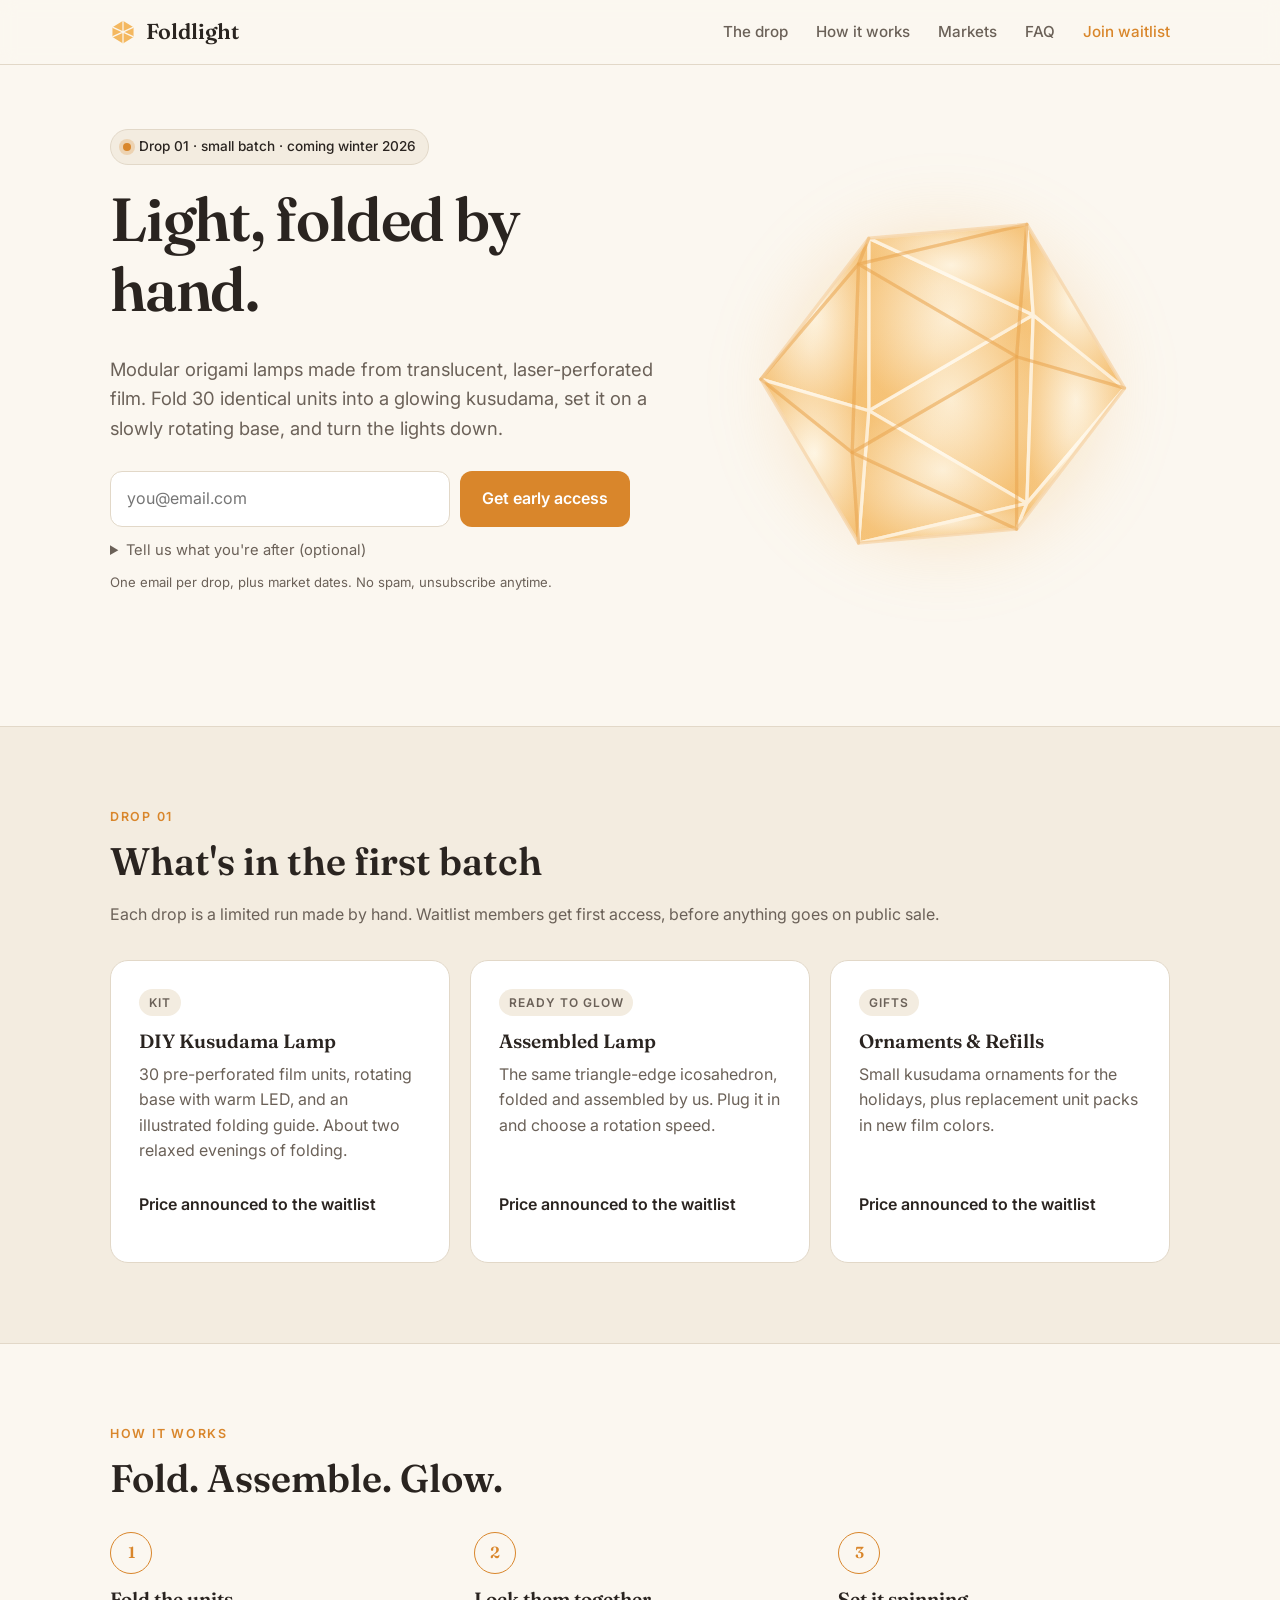
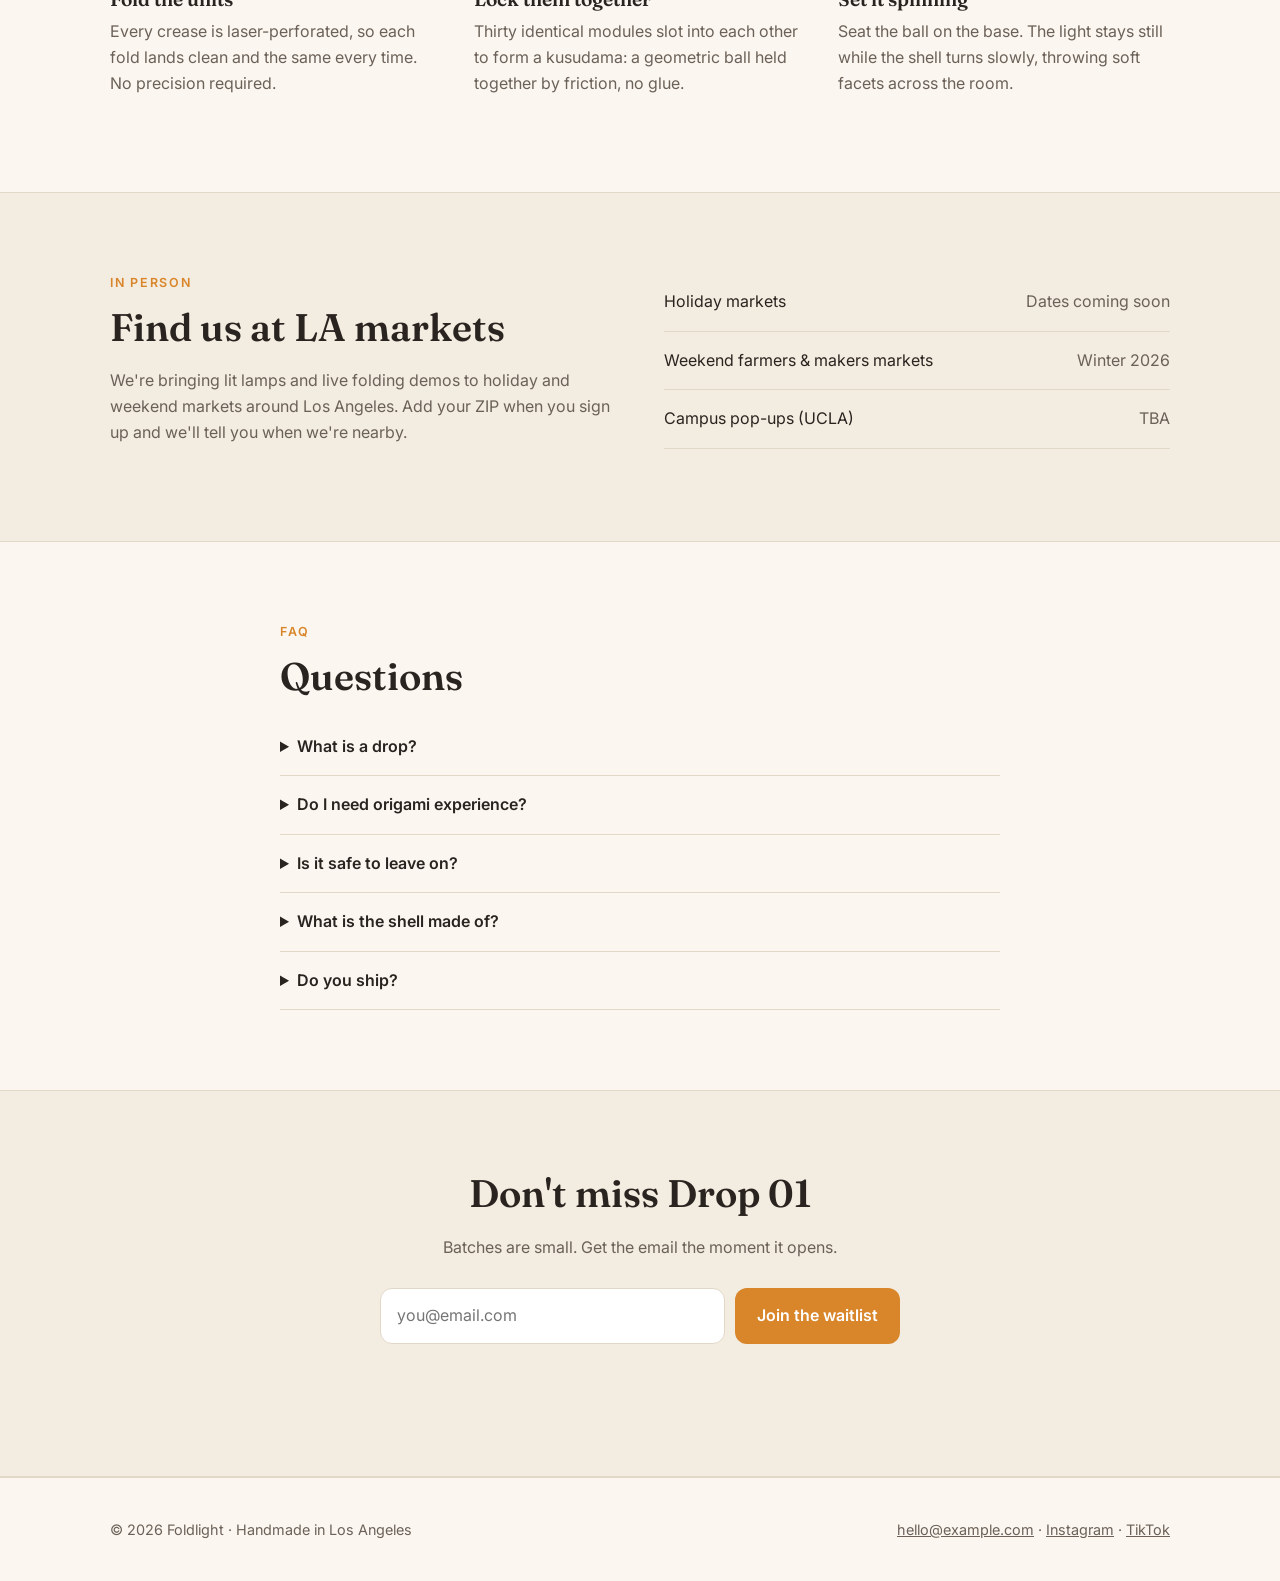
==== index.html @ 204e2ea3 "Add LA market shortlist and waitlist landing page - ideation/markets.md: holiday, farmers and weekly" ====
<!doctype html>
<html lang="en">
<head>
<meta charset="utf-8">
<meta name="viewport" content="width=device-width, initial-scale=1">
<title>Foldlight — Origami lamps you fold yourself</title>
<meta name="description" content="Modular origami lamps folded from translucent, laser-perforated film. Small-batch drops. Join the waitlist to get first access.">
<meta property="og:title" content="Foldlight — Origami lamps you fold yourself">
<meta property="og:description" content="Small-batch kusudama lamps. Join the waitlist for the next drop.">
<link rel="icon" href="data:image/svg+xml,%3Csvg xmlns='http://www.w3.org/2000/svg' viewBox='0 0 32 32'%3E%3Cpolygon points='16,2 29,10 29,22 16,30 3,22 3,10' fill='%23f4b860'/%3E%3Cpath d='M16 2 16 30M3 10 29 22M29 10 3 22' stroke='%23fff6e6' stroke-width='1.5'/%3E%3C/svg%3E">
<link rel="preconnect" href="https://fonts.googleapis.com">
<link rel="preconnect" href="https://fonts.gstatic.com" crossorigin>
<link href="https://fonts.googleapis.com/css2?family=Fraunces:opsz,wght@9..144,400;9..144,600&family=Inter:wght@400;500;600&display=swap" rel="stylesheet">
<style>
  :root {
    --bg: #fbf7f0;
    --bg-alt: #f3ece0;
    --ink: #2a2420;
    --muted: #6b6158;
    --line: #e2d8c8;
    --accent: #d9862b;
    --accent-ink: #ffffff;
    --glow: #f4b860;
    --card: #ffffff;
    --ok: #2f7a4f;
    --err: #b23a2a;
  }
  @media (prefers-color-scheme: dark) {
    :root:not([data-theme="light"]) {
      --bg: #17130f; --bg-alt: #1f1a15; --ink: #f3ece2; --muted: #b3a797;
      --line: #3a3129; --accent: #f0a24a; --accent-ink: #1a140e; --glow: #ffc777;
      --card: #221c17; --ok: #6fcf97; --err: #ff8a75;
    }
  }
  :root[data-theme="dark"] {
    --bg: #17130f; --bg-alt: #1f1a15; --ink: #f3ece2; --muted: #b3a797;
    --line: #3a3129; --accent: #f0a24a; --accent-ink: #1a140e; --glow: #ffc777;
    --card: #221c17; --ok: #6fcf97; --err: #ff8a75;
  }
  * { box-sizing: border-box; }
  html { scroll-behavior: smooth; }
  body {
    margin: 0; background: var(--bg); color: var(--ink);
    font: 16px/1.6 Inter, system-ui, -apple-system, sans-serif;
    -webkit-font-smoothing: antialiased;
  }
  h1, h2, h3 { font-family: Fraunces, Georgia, serif; font-weight: 600; line-height: 1.15; margin: 0 0 .5em; }
  h1 { font-size: clamp(2.2rem, 5.5vw, 3.8rem); letter-spacing: -.02em; }
  h2 { font-size: clamp(1.6rem, 3.5vw, 2.4rem); }
  h3 { font-size: 1.2rem; }
  p { margin: 0 0 1em; }
  a { color: inherit; }
  .wrap { max-width: 1100px; margin: 0 auto; padding: 0 20px; }
  section { padding: 80px 0; }
  .eyebrow { text-transform: uppercase; letter-spacing: .14em; font-size: .78rem; font-weight: 600; color: var(--accent); margin-bottom: 12px; }
  .muted { color: var(--muted); }

  /* nav */
  header.nav { position: sticky; top: 0; z-index: 10; background: color-mix(in srgb, var(--bg) 88%, transparent); backdrop-filter: blur(8px); border-bottom: 1px solid var(--line); }
  header.nav .wrap { display: flex; align-items: center; justify-content: space-between; height: 64px; }
  .brand { font-family: Fraunces, Georgia, serif; font-size: 1.35rem; font-weight: 600; text-decoration: none; display: flex; align-items: center; gap: 10px; }
  .brand svg { width: 26px; height: 26px; }
  nav a { text-decoration: none; margin-left: 24px; font-weight: 500; font-size: .95rem; color: var(--muted); }
  nav a:hover { color: var(--ink); }
  nav a.cta { color: var(--accent); }
  @media (max-width: 640px) { nav a:not(.cta) { display: none; } }

  /* hero */
  .hero { padding: 64px 0 80px; }
  .hero .wrap { display: grid; grid-template-columns: 1.1fr .9fr; gap: 48px; align-items: center; }
  @media (max-width: 860px) { .hero .wrap { grid-template-columns: 1fr; } .hero-art { order: -1; max-width: 340px; margin: 0 auto; } }
  .hero p.lede { font-size: 1.15rem; color: var(--muted); max-width: 34em; }
  .hero-art { position: relative; aspect-ratio: 1; width: 100%; }
  .hero-art::before { content: ""; position: absolute; inset: 8%; border-radius: 50%; background: radial-gradient(circle, color-mix(in srgb, var(--glow) 70%, transparent) 0%, transparent 70%); filter: blur(30px); }
  .hero-art svg { position: relative; width: 100%; height: 100%; }
  .badge { display: inline-flex; align-items: center; gap: 8px; padding: 6px 12px; border-radius: 999px; background: var(--bg-alt); border: 1px solid var(--line); font-size: .85rem; font-weight: 500; margin-bottom: 20px; }
  .badge .dot { width: 8px; height: 8px; border-radius: 50%; background: var(--accent); box-shadow: 0 0 0 4px color-mix(in srgb, var(--accent) 25%, transparent); }

  /* form */
  form.waitlist { margin-top: 28px; max-width: 520px; }
  .field-row { display: flex; gap: 10px; flex-wrap: wrap; }
  .field-row input[type=email] { flex: 1 1 240px; }
  input[type=email], input[type=text] {
    font: inherit; padding: 14px 16px; border-radius: 12px; border: 1px solid var(--line);
    background: var(--card); color: var(--ink); min-width: 0; width: 100%;
  }
  input:focus-visible, button:focus-visible { outline: 3px solid color-mix(in srgb, var(--accent) 45%, transparent); outline-offset: 2px; }
  button.primary {
    font: inherit; font-weight: 600; padding: 14px 22px; border-radius: 12px; border: 0; cursor: pointer;
    background: var(--accent); color: var(--accent-ink); white-space: nowrap; flex: 0 0 auto;
  }
  button.primary:hover { filter: brightness(1.05); }
  button.primary[disabled] { opacity: .6; cursor: progress; }
  details.more { margin-top: 12px; font-size: .92rem; }
  details.more summary { cursor: pointer; color: var(--muted); }
  details.more .grid { display: grid; grid-template-columns: 1fr 1fr; gap: 10px; margin-top: 12px; }
  @media (max-width: 480px) { details.more .grid { grid-template-columns: 1fr; } }
  fieldset { border: 0; padding: 0; margin: 12px 0 0; }
  legend { font-weight: 500; margin-bottom: 6px; }
  .checks { display: flex; flex-wrap: wrap; gap: 8px; }
  .checks label { display: inline-flex; align-items: center; gap: 6px; padding: 6px 12px; border: 1px solid var(--line); border-radius: 999px; background: var(--card); cursor: pointer; }
  .checks input { accent-color: var(--accent); }
  .fineprint { font-size: .82rem; color: var(--muted); margin-top: 10px; }
  .status { margin-top: 14px; font-weight: 500; min-height: 1.4em; }
  .status.ok { color: var(--ok); }
  .status.err { color: var(--err); }
  .hidden { position: absolute; left: -9999px; }

  /* sections */
  .alt { background: var(--bg-alt); border-top: 1px solid var(--line); border-bottom: 1px solid var(--line); }
  .cards { display: grid; grid-template-columns: repeat(3, 1fr); gap: 20px; margin-top: 32px; }
  @media (max-width: 860px) { .cards { grid-template-columns: 1fr; } }
  .card { background: var(--card); border: 1px solid var(--line); border-radius: 18px; padding: 28px; display: flex; flex-direction: column; }
  .card .tag { align-self: flex-start; font-size: .75rem; font-weight: 600; letter-spacing: .08em; text-transform: uppercase; padding: 4px 10px; border-radius: 999px; background: var(--bg-alt); color: var(--muted); margin-bottom: 14px; }
  .card .price { margin-top: auto; padding-top: 12px; font-weight: 600; }
  .steps { display: grid; grid-template-columns: repeat(3, 1fr); gap: 32px; margin-top: 32px; counter-reset: step; }
  @media (max-width: 860px) { .steps { grid-template-columns: 1fr; } }
  .step::before { counter-increment: step; content: counter(step); display: grid; place-items: center; width: 40px; height: 40px; border-radius: 50%; border: 1.5px solid var(--accent); color: var(--accent); font-family: Fraunces, serif; font-weight: 600; margin-bottom: 14px; }
  .split { display: grid; grid-template-columns: 1fr 1fr; gap: 48px; align-items: start; }
  @media (max-width: 860px) { .split { grid-template-columns: 1fr; } }
  ul.markets { list-style: none; padding: 0; margin: 0; }
  ul.markets li { display: flex; justify-content: space-between; gap: 16px; padding: 16px 0; border-bottom: 1px solid var(--line); }
  ul.markets li span:last-child { color: var(--muted); text-align: right; white-space: nowrap; }
  .faq details { border-bottom: 1px solid var(--line); padding: 16px 0; }
  .faq summary { cursor: pointer; font-weight: 600; }
  .faq details p { margin: 10px 0 0; color: var(--muted); }
  .closer { text-align: center; }
  .closer form.waitlist { margin-left: auto; margin-right: auto; text-align: left; }
  footer { padding: 40px 0; border-top: 1px solid var(--line); color: var(--muted); font-size: .9rem; }
  footer .wrap { display: flex; justify-content: space-between; flex-wrap: wrap; gap: 12px; }
</style>
</head>
<body>

<header class="nav">
  <div class="wrap">
    <a class="brand" href="#top" aria-label="Foldlight home">
      <svg viewBox="0 0 32 32" aria-hidden="true"><polygon points="16,2 29,10 29,22 16,30 3,22 3,10" fill="var(--glow)"/><path d="M16 2 16 30M3 10 29 22M29 10 3 22" stroke="var(--bg)" stroke-width="1.5"/></svg>
      Foldlight
    </a>
    <nav>
      <a href="#drop">The drop</a>
      <a href="#how">How it works</a>
      <a href="#markets">Markets</a>
      <a href="#faq">FAQ</a>
      <a class="cta" href="#join">Join waitlist</a>
    </nav>
  </div>
</header>

<main id="top">
  <section class="hero">
    <div class="wrap">
      <div>
        <div class="badge"><span class="dot"></span> Drop 01 · small batch · coming winter 2026</div>
        <h1>Light, folded by hand.</h1>
        <p class="lede">Modular origami lamps made from translucent, laser-perforated film. Fold 30 identical units into a glowing kusudama, set it on a slowly rotating base, and turn the lights down.</p>

        <form class="waitlist" id="join" name="waitlist" method="POST" action="/thanks.html" data-netlify="true" netlify-honeypot="company">
          <input type="hidden" name="form-name" value="waitlist">
          <input type="hidden" name="source" value="hero">
          <p class="hidden"><label>Leave this empty <input name="company" tabindex="-1" autocomplete="off"></label></p>
          <div class="field-row">
            <label class="hidden" for="email-hero">Email</label>
            <input id="email-hero" type="email" name="email" placeholder="you@email.com" autocomplete="email" required>
            <button class="primary" type="submit">Get early access</button>
          </div>
          <details class="more">
            <summary>Tell us what you're after (optional)</summary>
            <div class="grid">
              <input type="text" name="first_name" placeholder="First name" autocomplete="given-name" aria-label="First name">
              <input type="text" name="zip" placeholder="ZIP code (for market alerts)" inputmode="numeric" autocomplete="postal-code" aria-label="ZIP code">
            </div>
            <fieldset>
              <legend>I'm interested in</legend>
              <div class="checks">
                <label><input type="checkbox" name="interest" value="diy-kit"> DIY lamp kit</label>
                <label><input type="checkbox" name="interest" value="assembled"> Pre-assembled lamp</label>
                <label><input type="checkbox" name="interest" value="ornaments"> Ornaments &amp; gifts</label>
                <label><input type="checkbox" name="interest" value="workshops"> Folding workshops</label>
              </div>
            </fieldset>
          </details>
          <p class="fineprint">One email per drop, plus market dates. No spam, unsubscribe anytime.</p>
          <p class="status" role="status" aria-live="polite"></p>
        </form>
      </div>

      <div class="hero-art" aria-hidden="true">
        <svg id="ico" viewBox="-1.25 -1.25 2.5 2.5"></svg>
      </div>
    </div>
  </section>

  <section id="drop" class="alt">
    <div class="wrap">
      <p class="eyebrow">Drop 01</p>
      <h2>What's in the first batch</h2>
      <p class="muted">Each drop is a limited run made by hand. Waitlist members get first access, before anything goes on public sale.</p>
      <div class="cards">
        <article class="card">
          <span class="tag">Kit</span>
          <h3>DIY Kusudama Lamp</h3>
          <p class="muted">30 pre-perforated film units, rotating base with warm LED, and an illustrated folding guide. About two relaxed evenings of folding.</p>
          <p class="price">Price announced to the waitlist</p>
        </article>
        <article class="card">
          <span class="tag">Ready to glow</span>
          <h3>Assembled Lamp</h3>
          <p class="muted">The same triangle-edge icosahedron, folded and assembled by us. Plug it in and choose a rotation speed.</p>
          <p class="price">Price announced to the waitlist</p>
        </article>
        <article class="card">
          <span class="tag">Gifts</span>
          <h3>Ornaments &amp; Refills</h3>
          <p class="muted">Small kusudama ornaments for the holidays, plus replacement unit packs in new film colors.</p>
          <p class="price">Price announced to the waitlist</p>
        </article>
      </div>
    </div>
  </section>

  <section id="how">
    <div class="wrap">
      <p class="eyebrow">How it works</p>
      <h2>Fold. Assemble. Glow.</h2>
      <div class="steps">
        <div class="step"><h3>Fold the units</h3><p class="muted">Every crease is laser-perforated, so each fold lands clean and the same every time. No precision required.</p></div>
        <div class="step"><h3>Lock them together</h3><p class="muted">Thirty identical modules slot into each other to form a kusudama: a geometric ball held together by friction, no glue.</p></div>
        <div class="step"><h3>Set it spinning</h3><p class="muted">Seat the ball on the base. The light stays still while the shell turns slowly, throwing soft facets across the room.</p></div>
      </div>
    </div>
  </section>

  <section id="markets" class="alt">
    <div class="wrap split">
      <div>
        <p class="eyebrow">In person</p>
        <h2>Find us at LA markets</h2>
        <p class="muted">We're bringing lit lamps and live folding demos to holiday and weekend markets around Los Angeles. Add your ZIP when you sign up and we'll tell you when we're nearby.</p>
      </div>
      <ul class="markets" id="market-list">
        <!-- Edit these as bookings are confirmed. -->
        <li><span>Holiday markets</span><span>Dates coming soon</span></li>
        <li><span>Weekend farmers &amp; makers markets</span><span>Winter 2026</span></li>
        <li><span>Campus pop-ups (UCLA)</span><span>TBA</span></li>
      </ul>
    </div>
  </section>

  <section id="faq">
    <div class="wrap faq" style="max-width: 760px;">
      <p class="eyebrow">FAQ</p>
      <h2>Questions</h2>
      <details><summary>What is a drop?</summary><p>A small, limited batch. When it's ready, the waitlist gets an email first with a short early-access window. Anything left goes on public sale afterwards.</p></details>
      <details><summary>Do I need origami experience?</summary><p>No. The perforated fold lines do the hard part, and the guide walks through every step with illustrations.</p></details>
      <details><summary>Is it safe to leave on?</summary><p>The lamp uses a low-heat LED only, never an incandescent bulb, so the film stays cool. It runs on a 12 V wall adapter.</p></details>
      <details><summary>What is the shell made of?</summary><p>Duralar Matte, a frosted polyester film. It's tougher than paper, won't yellow, and diffuses light into an even glow.</p></details>
      <details><summary>Do you ship?</summary><p>We're starting in Los Angeles at markets and will add shipping within the US. Waitlist members hear first.</p></details>
    </div>
  </section>

  <section class="alt closer">
    <div class="wrap">
      <h2>Don't miss Drop 01</h2>
      <p class="muted">Batches are small. Get the email the moment it opens.</p>
      <form class="waitlist" name="waitlist" method="POST" action="/thanks.html" data-netlify="true" netlify-honeypot="company">
        <input type="hidden" name="form-name" value="waitlist">
        <input type="hidden" name="source" value="footer">
        <p class="hidden"><label>Leave this empty <input name="company" tabindex="-1" autocomplete="off"></label></p>
        <div class="field-row">
          <label class="hidden" for="email-footer">Email</label>
          <input id="email-footer" type="email" name="email" placeholder="you@email.com" autocomplete="email" required>
          <button class="primary" type="submit">Join the waitlist</button>
        </div>
        <p class="status" role="status" aria-live="polite"></p>
      </form>
    </div>
  </section>
</main>

<footer>
  <div class="wrap">
    <span>© <span id="yr">2026</span> Foldlight · Handmade in Los Angeles</span>
    <span><a href="mailto:hello@example.com">hello@example.com</a> · <a href="#">Instagram</a> · <a href="#">TikTok</a></span>
  </div>
</footer>

<script>
  // ---- Waitlist config ----------------------------------------------------
  // Leave empty to use Netlify Forms (works automatically when deployed on Netlify).
  // Or paste a Formspree / Basin / Google Apps Script endpoint, e.g. "https://formspree.io/f/abcd1234".
  const WAITLIST_ENDPOINT = "";
  // -------------------------------------------------------------------------

  document.getElementById("yr").textContent = new Date().getFullYear();

  document.querySelectorAll("form.waitlist").forEach((form) => {
    const status = form.querySelector(".status");
    const btn = form.querySelector("button[type=submit]");
    form.addEventListener("submit", async (e) => {
      e.preventDefault();
      if (form.company && form.company.value) return; // bot
      const data = new FormData(form);
      // Combine multi-select interests into one field so every backend stores it cleanly.
      const interests = data.getAll("interest");
      data.delete("interest");
      if (interests.length) data.set("interests", interests.join(", "));
      data.set("signed_up_at", new Date().toISOString());

      btn.disabled = true;
      status.className = "status";
      status.textContent = "Adding you…";
      try {
        let res;
        if (WAITLIST_ENDPOINT) {
          res = await fetch(WAITLIST_ENDPOINT, { method: "POST", body: data, headers: { Accept: "application/json" } });
        } else {
          res = await fetch("/", {
            method: "POST",
            headers: { "Content-Type": "application/x-www-form-urlencoded" },
            body: new URLSearchParams(data).toString(),
          });
        }
        if (!res.ok) throw new Error(res.status);
        form.reset();
        status.className = "status ok";
        status.textContent = "You're on the list. Watch your inbox for Drop 01. ✨";
      } catch (err) {
        status.className = "status err";
        status.textContent = "Something went wrong. Please try again, or email us.";
      } finally {
        btn.disabled = false;
      }
    });
  });

  // ---- Rotating icosahedron (echoes the lamp's turning shell) -------------
  (function () {
    const svg = document.getElementById("ico");
    const NS = "http://www.w3.org/2000/svg";
    const p = (1 + Math.sqrt(5)) / 2;
    const raw = [[-1,p,0],[1,p,0],[-1,-p,0],[1,-p,0],[0,-1,p],[0,1,p],[0,-1,-p],[0,1,-p],[p,0,-1],[p,0,1],[-p,0,-1],[-p,0,1]];
    const n = Math.hypot(1, p);
    const V = raw.map(v => v.map(c => c / n));
    const F = [[0,11,5],[0,5,1],[0,1,7],[0,7,10],[0,10,11],[1,5,9],[5,11,4],[11,10,2],[10,7,6],[7,1,8],[3,9,4],[3,4,2],[3,2,6],[3,6,8],[3,8,9],[4,9,5],[2,4,11],[6,2,10],[8,6,7],[9,8,1]];
    const defs = document.createElementNS(NS, "defs");
    defs.innerHTML = '<radialGradient id="core" cx="50%" cy="45%" r="60%"><stop offset="0" stop-color="#fff8e8"/><stop offset="1" stop-color="#f4b860"/></radialGradient>';
    svg.appendChild(defs);
    const polys = F.map(() => { const el = document.createElementNS(NS, "polygon"); svg.appendChild(el); return el; });
    const reduce = window.matchMedia("(prefers-reduced-motion: reduce)").matches;
    const tilt = 0.45;
    function draw(t) {
      const a = t * 0.00025;
      const ca = Math.cos(a), sa = Math.sin(a), ct = Math.cos(tilt), st = Math.sin(tilt);
      const P = V.map(([x, y, z]) => {
        let x1 = x * ca + z * sa, z1 = -x * sa + z * ca;     // spin around vertical axis
        let y2 = y * ct - z1 * st, z2 = y * st + z1 * ct;    // tilt toward viewer
        return [x1, y2, z2];
      });
      const order = F.map((f, i) => [i, (P[f[0]][2] + P[f[1]][2] + P[f[2]][2]) / 3]).sort((m, k) => m[1] - k[1]);
      order.forEach(([i, depth], rank) => {
        const f = F[i];
        const [A, B, C] = f.map(k => P[k]);
        const nz = (B[0] - A[0]) * (C[1] - A[1]) - (B[1] - A[1]) * (C[0] - A[0]);
        const front = nz < 0;
        const el = polys[i];
        el.setAttribute("points", f.map(k => `${P[k][0].toFixed(4)},${(-P[k][1]).toFixed(4)}`).join(" "));
        const light = 0.55 + 0.45 * Math.max(0, depth);
        el.setAttribute("fill", "url(#core)");
        el.setAttribute("fill-opacity", front ? (0.55 + 0.4 * light).toFixed(3) : "0.18");
        el.setAttribute("stroke", front ? "#fffaf0" : "#e9a34f");
        el.setAttribute("stroke-opacity", front ? "0.95" : "0.35");
        el.setAttribute("stroke-width", "0.018");
        el.setAttribute("stroke-linejoin", "round");
        svg.appendChild(el); // painter's order
      });
      if (!reduce) requestAnimationFrame(draw);
    }
    requestAnimationFrame(draw);
  })();
</script>
</body>
</html>
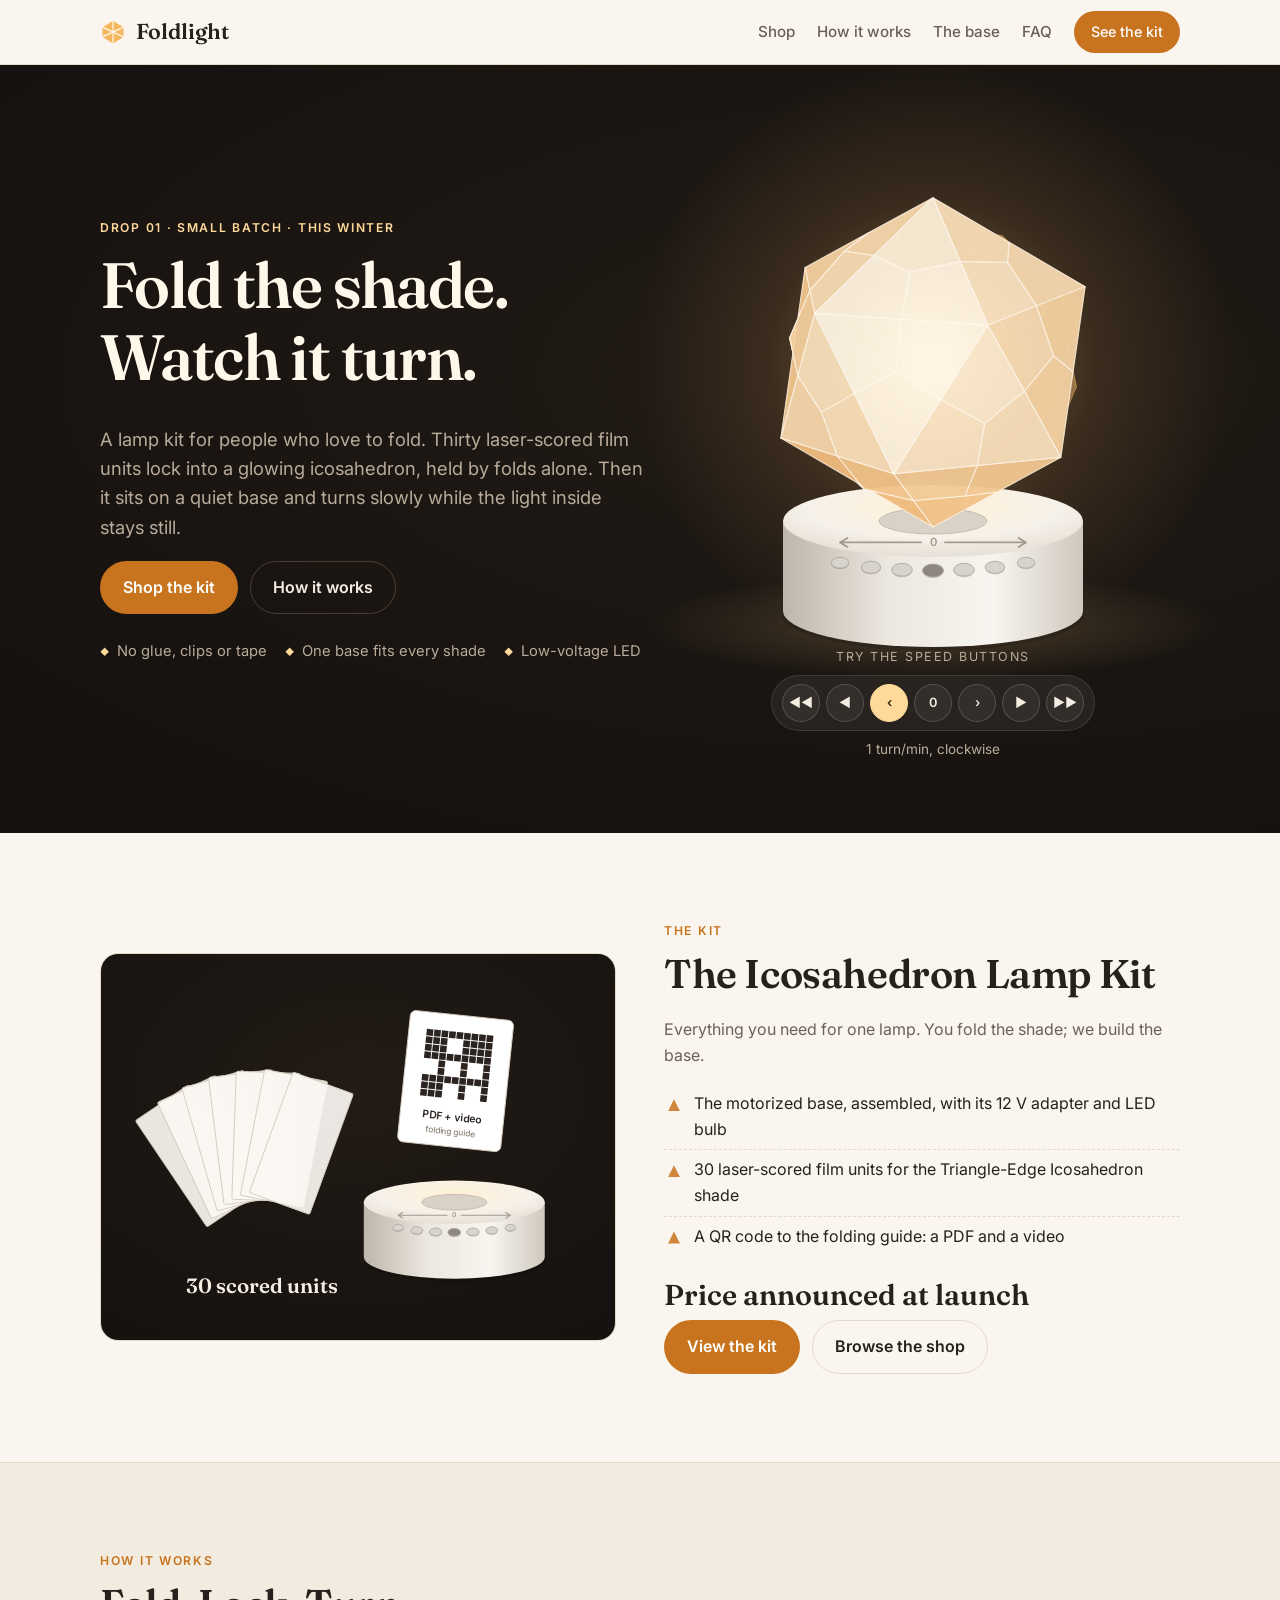
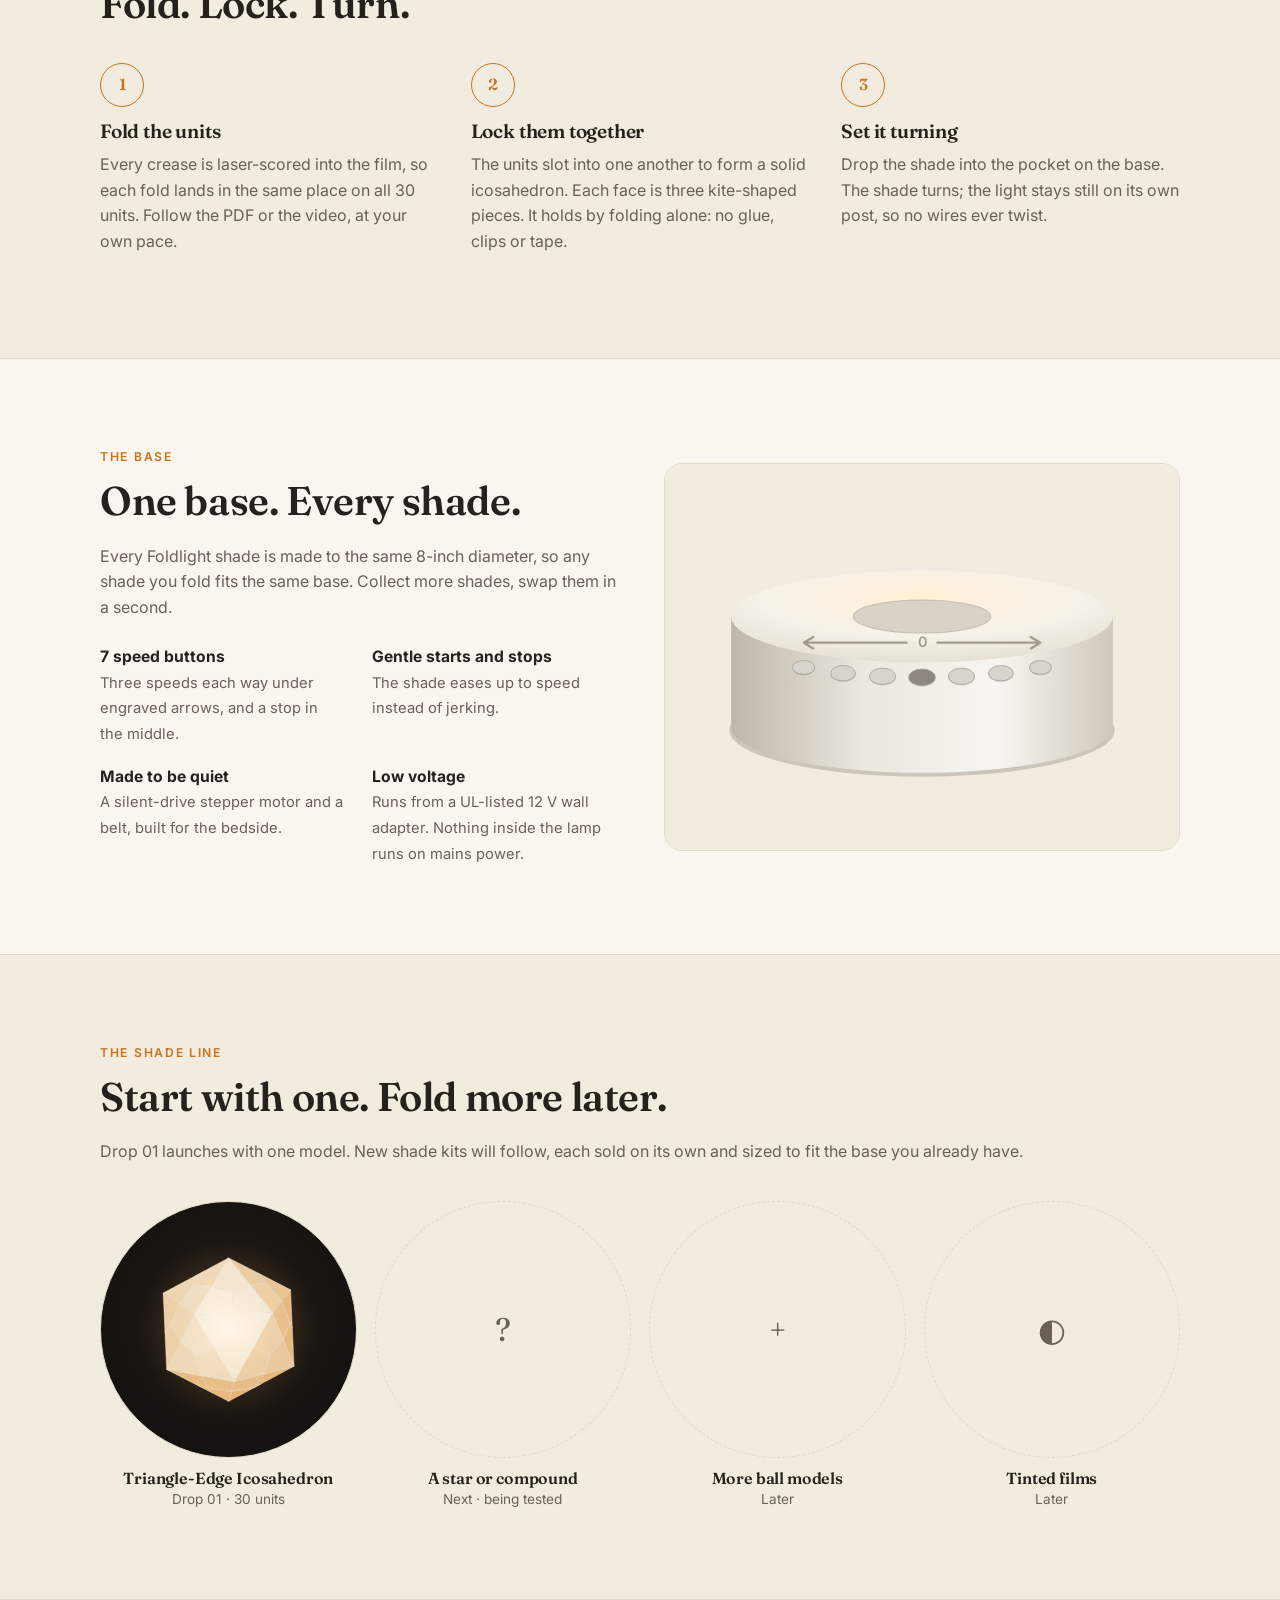
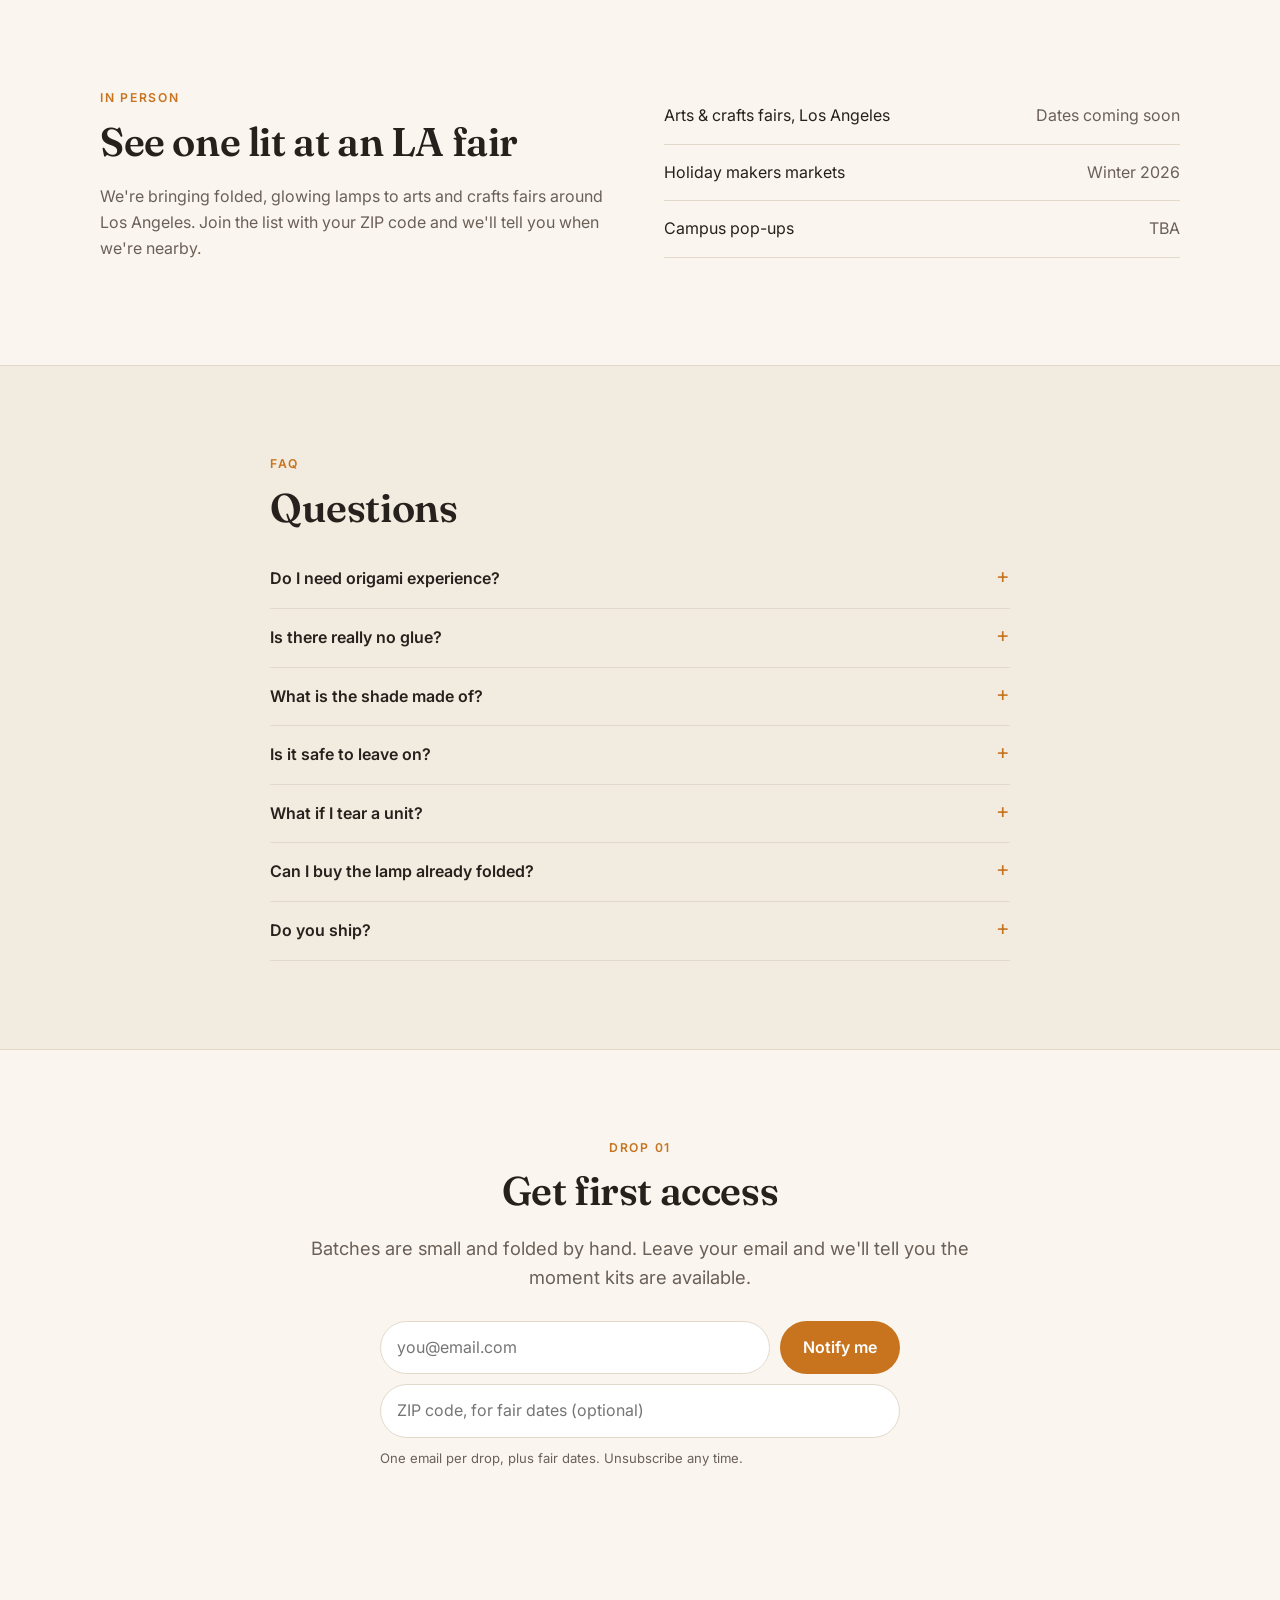
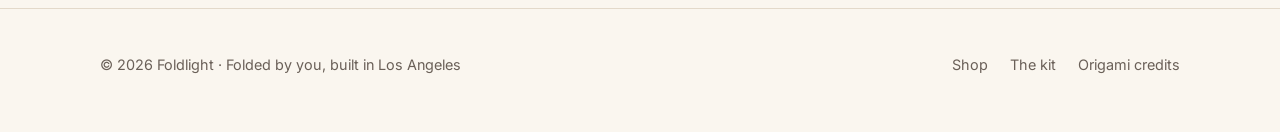
==== commit a56c2924: "Rebuild the website as a storefront for the lamp kit Landing page with a turning lamp driven by the " ====
--- a/index.html
+++ b/index.html
@@ -3,276 +3,217 @@
 <head>
 <meta charset="utf-8">
 <meta name="viewport" content="width=device-width, initial-scale=1">
-<title>Foldlight — Origami lamps you fold yourself</title>
-<meta name="description" content="Modular origami lamps folded from translucent, laser-perforated film. Small-batch drops. Join the waitlist to get first access.">
-<meta property="og:title" content="Foldlight — Origami lamps you fold yourself">
-<meta property="og:description" content="Small-batch kusudama lamps. Join the waitlist for the next drop.">
-<link rel="icon" href="data:image/svg+xml,%3Csvg xmlns='http://www.w3.org/2000/svg' viewBox='0 0 32 32'%3E%3Cpolygon points='16,2 29,10 29,22 16,30 3,22 3,10' fill='%23f4b860'/%3E%3Cpath d='M16 2 16 30M3 10 29 22M29 10 3 22' stroke='%23fff6e6' stroke-width='1.5'/%3E%3C/svg%3E">
+<title>Foldlight · Rotating origami lamp kits</title>
+<meta name="description" content="A lamp kit for folders. Fold 30 laser-scored film units into a glowing origami shade, then set it turning slowly on a quiet motorized base. No glue, ever.">
+<meta property="og:title" content="Foldlight · Rotating origami lamp kits">
+<meta property="og:description" content="Fold the shade. The light stays still, the shade turns. Drop 01 opens this winter.">
+<link rel="icon" href="assets/favicon.svg" type="image/svg+xml">
 <link rel="preconnect" href="https://fonts.googleapis.com">
 <link rel="preconnect" href="https://fonts.gstatic.com" crossorigin>
 <link href="https://fonts.googleapis.com/css2?family=Fraunces:opsz,wght@9..144,400;9..144,600&family=Inter:wght@400;500;600&display=swap" rel="stylesheet">
-<style>
-  :root {
-    --bg: #fbf7f0;
-    --bg-alt: #f3ece0;
-    --ink: #2a2420;
-    --muted: #6b6158;
-    --line: #e2d8c8;
-    --accent: #d9862b;
-    --accent-ink: #ffffff;
-    --glow: #f4b860;
-    --card: #ffffff;
-    --ok: #2f7a4f;
-    --err: #b23a2a;
-  }
-  @media (prefers-color-scheme: dark) {
-    :root:not([data-theme="light"]) {
-      --bg: #17130f; --bg-alt: #1f1a15; --ink: #f3ece2; --muted: #b3a797;
-      --line: #3a3129; --accent: #f0a24a; --accent-ink: #1a140e; --glow: #ffc777;
-      --card: #221c17; --ok: #6fcf97; --err: #ff8a75;
-    }
-  }
-  :root[data-theme="dark"] {
-    --bg: #17130f; --bg-alt: #1f1a15; --ink: #f3ece2; --muted: #b3a797;
-    --line: #3a3129; --accent: #f0a24a; --accent-ink: #1a140e; --glow: #ffc777;
-    --card: #221c17; --ok: #6fcf97; --err: #ff8a75;
-  }
-  * { box-sizing: border-box; }
-  html { scroll-behavior: smooth; }
-  body {
-    margin: 0; background: var(--bg); color: var(--ink);
-    font: 16px/1.6 Inter, system-ui, -apple-system, sans-serif;
-    -webkit-font-smoothing: antialiased;
-  }
-  h1, h2, h3 { font-family: Fraunces, Georgia, serif; font-weight: 600; line-height: 1.15; margin: 0 0 .5em; }
-  h1 { font-size: clamp(2.2rem, 5.5vw, 3.8rem); letter-spacing: -.02em; }
-  h2 { font-size: clamp(1.6rem, 3.5vw, 2.4rem); }
-  h3 { font-size: 1.2rem; }
-  p { margin: 0 0 1em; }
-  a { color: inherit; }
-  .wrap { max-width: 1100px; margin: 0 auto; padding: 0 20px; }
-  section { padding: 80px 0; }
-  .eyebrow { text-transform: uppercase; letter-spacing: .14em; font-size: .78rem; font-weight: 600; color: var(--accent); margin-bottom: 12px; }
-  .muted { color: var(--muted); }
-
-  /* nav */
-  header.nav { position: sticky; top: 0; z-index: 10; background: color-mix(in srgb, var(--bg) 88%, transparent); backdrop-filter: blur(8px); border-bottom: 1px solid var(--line); }
-  header.nav .wrap { display: flex; align-items: center; justify-content: space-between; height: 64px; }
-  .brand { font-family: Fraunces, Georgia, serif; font-size: 1.35rem; font-weight: 600; text-decoration: none; display: flex; align-items: center; gap: 10px; }
-  .brand svg { width: 26px; height: 26px; }
-  nav a { text-decoration: none; margin-left: 24px; font-weight: 500; font-size: .95rem; color: var(--muted); }
-  nav a:hover { color: var(--ink); }
-  nav a.cta { color: var(--accent); }
-  @media (max-width: 640px) { nav a:not(.cta) { display: none; } }
-
-  /* hero */
-  .hero { padding: 64px 0 80px; }
-  .hero .wrap { display: grid; grid-template-columns: 1.1fr .9fr; gap: 48px; align-items: center; }
-  @media (max-width: 860px) { .hero .wrap { grid-template-columns: 1fr; } .hero-art { order: -1; max-width: 340px; margin: 0 auto; } }
-  .hero p.lede { font-size: 1.15rem; color: var(--muted); max-width: 34em; }
-  .hero-art { position: relative; aspect-ratio: 1; width: 100%; }
-  .hero-art::before { content: ""; position: absolute; inset: 8%; border-radius: 50%; background: radial-gradient(circle, color-mix(in srgb, var(--glow) 70%, transparent) 0%, transparent 70%); filter: blur(30px); }
-  .hero-art svg { position: relative; width: 100%; height: 100%; }
-  .badge { display: inline-flex; align-items: center; gap: 8px; padding: 6px 12px; border-radius: 999px; background: var(--bg-alt); border: 1px solid var(--line); font-size: .85rem; font-weight: 500; margin-bottom: 20px; }
-  .badge .dot { width: 8px; height: 8px; border-radius: 50%; background: var(--accent); box-shadow: 0 0 0 4px color-mix(in srgb, var(--accent) 25%, transparent); }
-
-  /* form */
-  form.waitlist { margin-top: 28px; max-width: 520px; }
-  .field-row { display: flex; gap: 10px; flex-wrap: wrap; }
-  .field-row input[type=email] { flex: 1 1 240px; }
-  input[type=email], input[type=text] {
-    font: inherit; padding: 14px 16px; border-radius: 12px; border: 1px solid var(--line);
-    background: var(--card); color: var(--ink); min-width: 0; width: 100%;
-  }
-  input:focus-visible, button:focus-visible { outline: 3px solid color-mix(in srgb, var(--accent) 45%, transparent); outline-offset: 2px; }
-  button.primary {
-    font: inherit; font-weight: 600; padding: 14px 22px; border-radius: 12px; border: 0; cursor: pointer;
-    background: var(--accent); color: var(--accent-ink); white-space: nowrap; flex: 0 0 auto;
-  }
-  button.primary:hover { filter: brightness(1.05); }
-  button.primary[disabled] { opacity: .6; cursor: progress; }
-  details.more { margin-top: 12px; font-size: .92rem; }
-  details.more summary { cursor: pointer; color: var(--muted); }
-  details.more .grid { display: grid; grid-template-columns: 1fr 1fr; gap: 10px; margin-top: 12px; }
-  @media (max-width: 480px) { details.more .grid { grid-template-columns: 1fr; } }
-  fieldset { border: 0; padding: 0; margin: 12px 0 0; }
-  legend { font-weight: 500; margin-bottom: 6px; }
-  .checks { display: flex; flex-wrap: wrap; gap: 8px; }
-  .checks label { display: inline-flex; align-items: center; gap: 6px; padding: 6px 12px; border: 1px solid var(--line); border-radius: 999px; background: var(--card); cursor: pointer; }
-  .checks input { accent-color: var(--accent); }
-  .fineprint { font-size: .82rem; color: var(--muted); margin-top: 10px; }
-  .status { margin-top: 14px; font-weight: 500; min-height: 1.4em; }
-  .status.ok { color: var(--ok); }
-  .status.err { color: var(--err); }
-  .hidden { position: absolute; left: -9999px; }
-
-  /* sections */
-  .alt { background: var(--bg-alt); border-top: 1px solid var(--line); border-bottom: 1px solid var(--line); }
-  .cards { display: grid; grid-template-columns: repeat(3, 1fr); gap: 20px; margin-top: 32px; }
-  @media (max-width: 860px) { .cards { grid-template-columns: 1fr; } }
-  .card { background: var(--card); border: 1px solid var(--line); border-radius: 18px; padding: 28px; display: flex; flex-direction: column; }
-  .card .tag { align-self: flex-start; font-size: .75rem; font-weight: 600; letter-spacing: .08em; text-transform: uppercase; padding: 4px 10px; border-radius: 999px; background: var(--bg-alt); color: var(--muted); margin-bottom: 14px; }
-  .card .price { margin-top: auto; padding-top: 12px; font-weight: 600; }
-  .steps { display: grid; grid-template-columns: repeat(3, 1fr); gap: 32px; margin-top: 32px; counter-reset: step; }
-  @media (max-width: 860px) { .steps { grid-template-columns: 1fr; } }
-  .step::before { counter-increment: step; content: counter(step); display: grid; place-items: center; width: 40px; height: 40px; border-radius: 50%; border: 1.5px solid var(--accent); color: var(--accent); font-family: Fraunces, serif; font-weight: 600; margin-bottom: 14px; }
-  .split { display: grid; grid-template-columns: 1fr 1fr; gap: 48px; align-items: start; }
-  @media (max-width: 860px) { .split { grid-template-columns: 1fr; } }
-  ul.markets { list-style: none; padding: 0; margin: 0; }
-  ul.markets li { display: flex; justify-content: space-between; gap: 16px; padding: 16px 0; border-bottom: 1px solid var(--line); }
-  ul.markets li span:last-child { color: var(--muted); text-align: right; white-space: nowrap; }
-  .faq details { border-bottom: 1px solid var(--line); padding: 16px 0; }
-  .faq summary { cursor: pointer; font-weight: 600; }
-  .faq details p { margin: 10px 0 0; color: var(--muted); }
-  .closer { text-align: center; }
-  .closer form.waitlist { margin-left: auto; margin-right: auto; text-align: left; }
-  footer { padding: 40px 0; border-top: 1px solid var(--line); color: var(--muted); font-size: .9rem; }
-  footer .wrap { display: flex; justify-content: space-between; flex-wrap: wrap; gap: 12px; }
-</style>
+<link rel="stylesheet" href="assets/site.css">
 </head>
 <body>
 
 <header class="nav">
   <div class="wrap">
-    <a class="brand" href="#top" aria-label="Foldlight home">
-      <svg viewBox="0 0 32 32" aria-hidden="true"><polygon points="16,2 29,10 29,22 16,30 3,22 3,10" fill="var(--glow)"/><path d="M16 2 16 30M3 10 29 22M29 10 3 22" stroke="var(--bg)" stroke-width="1.5"/></svg>
+    <a class="brand" href="index.html" aria-label="Foldlight home">
+      <svg viewBox="0 0 32 32" aria-hidden="true"><polygon points="16,2 29,10 29,22 16,30 3,22 3,10" fill="#f4b860"/><path d="M16 2 16 30M3 10 29 22M29 10 3 22" stroke="#fff6e6" stroke-width="1.5"/></svg>
       Foldlight
     </a>
-    <nav>
-      <a href="#drop">The drop</a>
+    <nav class="links" aria-label="Main">
+      <a href="shop.html" class="keep">Shop</a>
       <a href="#how">How it works</a>
-      <a href="#markets">Markets</a>
+      <a href="#base">The base</a>
       <a href="#faq">FAQ</a>
-      <a class="cta" href="#join">Join waitlist</a>
+      <a class="btn small" href="product.html">See the kit</a>
     </nav>
   </div>
 </header>
 
-<main id="top">
+<main>
+  <!-- ============ hero ============ -->
   <section class="hero">
     <div class="wrap">
       <div>
-        <div class="badge"><span class="dot"></span> Drop 01 · small batch · coming winter 2026</div>
-        <h1>Light, folded by hand.</h1>
-        <p class="lede">Modular origami lamps made from translucent, laser-perforated film. Fold 30 identical units into a glowing kusudama, set it on a slowly rotating base, and turn the lights down.</p>
-
-        <form class="waitlist" id="join" name="waitlist" method="POST" action="/thanks.html" data-netlify="true" netlify-honeypot="company">
-          <input type="hidden" name="form-name" value="waitlist">
-          <input type="hidden" name="source" value="hero">
-          <p class="hidden"><label>Leave this empty <input name="company" tabindex="-1" autocomplete="off"></label></p>
-          <div class="field-row">
-            <label class="hidden" for="email-hero">Email</label>
-            <input id="email-hero" type="email" name="email" placeholder="you@email.com" autocomplete="email" required>
-            <button class="primary" type="submit">Get early access</button>
+        <p class="eyebrow">Drop 01 · small batch · this winter</p>
+        <h1>Fold the shade.<br>Watch it turn.</h1>
+        <p class="lede">A lamp kit for people who love to fold. Thirty laser-scored film units lock into a glowing icosahedron, held by folds alone. Then it sits on a quiet base and turns slowly while the light inside stays still.</p>
+        <div class="btn-row">
+          <a class="btn" href="product.html">Shop the kit</a>
+          <a class="btn ghost" href="#how">How it works</a>
+        </div>
+        <ul class="hero-points">
+          <li>No glue, clips or tape</li>
+          <li>One base fits every shade</li>
+          <li>Low-voltage LED</li>
+        </ul>
+      </div>
+
+      <div class="stage">
+        <svg id="hero-lamp" class="lamp" role="img" aria-label="A glowing origami icosahedron shade turning slowly on a round white base"></svg>
+        <div class="speed">
+          <span class="speed-label" id="speed-title">Try the speed buttons</span>
+          <div class="speed-buttons" id="speed-buttons" role="group" aria-labelledby="speed-title">
+            <button type="button" data-rpm="5" aria-label="5 turns per minute, clockwise">◀◀</button>
+            <button type="button" data-rpm="2.5" aria-label="2.5 turns per minute, clockwise">◀</button>
+            <button type="button" data-rpm="1" aria-label="1 turn per minute, clockwise">‹</button>
+            <button type="button" data-rpm="0" aria-label="Stop">0</button>
+            <button type="button" data-rpm="-1" aria-label="1 turn per minute, counter-clockwise">›</button>
+            <button type="button" data-rpm="-2.5" aria-label="2.5 turns per minute, counter-clockwise">▶</button>
+            <button type="button" data-rpm="-5" aria-label="5 turns per minute, counter-clockwise">▶▶</button>
           </div>
-          <details class="more">
-            <summary>Tell us what you're after (optional)</summary>
-            <div class="grid">
-              <input type="text" name="first_name" placeholder="First name" autocomplete="given-name" aria-label="First name">
-              <input type="text" name="zip" placeholder="ZIP code (for market alerts)" inputmode="numeric" autocomplete="postal-code" aria-label="ZIP code">
-            </div>
-            <fieldset>
-              <legend>I'm interested in</legend>
-              <div class="checks">
-                <label><input type="checkbox" name="interest" value="diy-kit"> DIY lamp kit</label>
-                <label><input type="checkbox" name="interest" value="assembled"> Pre-assembled lamp</label>
-                <label><input type="checkbox" name="interest" value="ornaments"> Ornaments &amp; gifts</label>
-                <label><input type="checkbox" name="interest" value="workshops"> Folding workshops</label>
-              </div>
-            </fieldset>
-          </details>
-          <p class="fineprint">One email per drop, plus market dates. No spam, unsubscribe anytime.</p>
-          <p class="status" role="status" aria-live="polite"></p>
-        </form>
-      </div>
-
-      <div class="hero-art" aria-hidden="true">
-        <svg id="ico" viewBox="-1.25 -1.25 2.5 2.5"></svg>
-      </div>
-    </div>
-  </section>
-
-  <section id="drop" class="alt">
-    <div class="wrap">
-      <p class="eyebrow">Drop 01</p>
-      <h2>What's in the first batch</h2>
-      <p class="muted">Each drop is a limited run made by hand. Waitlist members get first access, before anything goes on public sale.</p>
-      <div class="cards">
-        <article class="card">
-          <span class="tag">Kit</span>
-          <h3>DIY Kusudama Lamp</h3>
-          <p class="muted">30 pre-perforated film units, rotating base with warm LED, and an illustrated folding guide. About two relaxed evenings of folding.</p>
-          <p class="price">Price announced to the waitlist</p>
-        </article>
-        <article class="card">
-          <span class="tag">Ready to glow</span>
-          <h3>Assembled Lamp</h3>
-          <p class="muted">The same triangle-edge icosahedron, folded and assembled by us. Plug it in and choose a rotation speed.</p>
-          <p class="price">Price announced to the waitlist</p>
-        </article>
-        <article class="card">
-          <span class="tag">Gifts</span>
-          <h3>Ornaments &amp; Refills</h3>
-          <p class="muted">Small kusudama ornaments for the holidays, plus replacement unit packs in new film colors.</p>
-          <p class="price">Price announced to the waitlist</p>
-        </article>
-      </div>
-    </div>
-  </section>
-
-  <section id="how">
+          <span class="speed-readout" id="speed-readout" aria-live="polite"></span>
+        </div>
+      </div>
+    </div>
+  </section>
+
+  <!-- ============ featured product ============ -->
+  <section id="kit">
+    <div class="wrap grid-2">
+      <div class="gallery-lite">
+        <div class="card" style="padding:0; overflow:hidden;">
+          <div class="night" style="aspect-ratio: 4 / 3; display:grid; place-items:center;">
+            <svg data-art="kit" style="width:88%; height:88%; color: var(--night-ink);" role="img" aria-label="What's in the kit: the base, 30 film units and a QR instruction card"></svg>
+          </div>
+        </div>
+      </div>
+      <div>
+        <p class="eyebrow">The kit</p>
+        <h2>The Icosahedron Lamp Kit</h2>
+        <p class="muted">Everything you need for one lamp. You fold the shade; we build the base.</p>
+        <ul class="ticks">
+          <li>The motorized base, assembled, with its 12 V adapter and LED bulb</li>
+          <li>30 laser-scored film units for the Triangle-Edge Icosahedron shade</li>
+          <li>A QR code to the folding guide: a PDF and a video</li>
+        </ul>
+        <p class="price" data-price>Price announced at launch</p>
+        <div class="btn-row">
+          <a class="btn" href="product.html">View the kit</a>
+          <a class="btn ghost" href="shop.html">Browse the shop</a>
+        </div>
+      </div>
+    </div>
+  </section>
+
+  <!-- ============ how ============ -->
+  <section id="how" class="alt">
     <div class="wrap">
       <p class="eyebrow">How it works</p>
-      <h2>Fold. Assemble. Glow.</h2>
+      <h2>Fold. Lock. Turn.</h2>
       <div class="steps">
-        <div class="step"><h3>Fold the units</h3><p class="muted">Every crease is laser-perforated, so each fold lands clean and the same every time. No precision required.</p></div>
-        <div class="step"><h3>Lock them together</h3><p class="muted">Thirty identical modules slot into each other to form a kusudama: a geometric ball held together by friction, no glue.</p></div>
-        <div class="step"><h3>Set it spinning</h3><p class="muted">Seat the ball on the base. The light stays still while the shell turns slowly, throwing soft facets across the room.</p></div>
-      </div>
-    </div>
-  </section>
-
-  <section id="markets" class="alt">
-    <div class="wrap split">
+        <div class="step"><h3>Fold the units</h3><p>Every crease is laser-scored into the film, so each fold lands in the same place on all 30 units. Follow the PDF or the video, at your own pace.</p></div>
+        <div class="step"><h3>Lock them together</h3><p>The units slot into one another to form a solid icosahedron. Each face is three kite-shaped pieces. It holds by folding alone: no glue, clips or tape.</p></div>
+        <div class="step"><h3>Set it turning</h3><p>Drop the shade into the pocket on the base. The shade turns; the light stays still on its own post, so no wires ever twist.</p></div>
+      </div>
+    </div>
+  </section>
+
+  <!-- ============ base ============ -->
+  <section id="base">
+    <div class="wrap grid-2">
+      <div>
+        <p class="eyebrow">The base</p>
+        <h2>One base. Every shade.</h2>
+        <p class="muted">Every Foldlight shade is made to the same 8-inch diameter, so any shade you fold fits the same base. Collect more shades, swap them in a second.</p>
+        <div class="feature-list">
+          <div><strong>7 speed buttons</strong><span>Three speeds each way under engraved arrows, and a stop in the middle.</span></div>
+          <div><strong>Gentle starts and stops</strong><span>The shade eases up to speed instead of jerking.</span></div>
+          <div><strong>Made to be quiet</strong><span>A silent-drive stepper motor and a belt, built for the bedside.</span></div>
+          <div><strong>Low voltage</strong><span>Runs from a UL-listed 12 V wall adapter. Nothing inside the lamp runs on mains power.</span></div>
+        </div>
+      </div>
+      <div class="card" style="padding:0; overflow:hidden;">
+        <div class="alt" style="aspect-ratio: 4 / 3; display:grid; place-items:center; border:0;">
+          <svg data-art="base" style="width:86%;" role="img" aria-label="The round white base with seven speed buttons under engraved arrows"></svg>
+        </div>
+      </div>
+    </div>
+  </section>
+
+  <!-- ============ shade line ============ -->
+  <section class="alt">
+    <div class="wrap">
+      <p class="eyebrow">The shade line</p>
+      <h2>Start with one. Fold more later.</h2>
+      <p class="muted">Drop 01 launches with one model. New shade kits will follow, each sold on its own and sized to fit the base you already have.</p>
+      <div class="shades">
+        <div class="shade">
+          <div class="disc"><svg data-art="shade" data-angle="0.4" role="img" aria-label="Triangle-Edge Icosahedron shade"></svg></div>
+          <h3>Triangle-Edge Icosahedron</h3>
+          <p>Drop 01 · 30 units</p>
+        </div>
+        <div class="shade">
+          <div class="disc empty" aria-hidden="true">?</div>
+          <h3>A star or compound</h3>
+          <p>Next · being tested</p>
+        </div>
+        <div class="shade">
+          <div class="disc empty" aria-hidden="true">+</div>
+          <h3>More ball models</h3>
+          <p>Later</p>
+        </div>
+        <div class="shade">
+          <div class="disc empty" aria-hidden="true">◐</div>
+          <h3>Tinted films</h3>
+          <p>Later</p>
+        </div>
+      </div>
+    </div>
+  </section>
+
+  <!-- ============ markets ============ -->
+  <section id="markets">
+    <div class="wrap grid-2" style="align-items:start;">
       <div>
         <p class="eyebrow">In person</p>
-        <h2>Find us at LA markets</h2>
-        <p class="muted">We're bringing lit lamps and live folding demos to holiday and weekend markets around Los Angeles. Add your ZIP when you sign up and we'll tell you when we're nearby.</p>
-      </div>
-      <ul class="markets" id="market-list">
-        <!-- Edit these as bookings are confirmed. -->
-        <li><span>Holiday markets</span><span>Dates coming soon</span></li>
-        <li><span>Weekend farmers &amp; makers markets</span><span>Winter 2026</span></li>
-        <li><span>Campus pop-ups (UCLA)</span><span>TBA</span></li>
+        <h2>See one lit at an LA fair</h2>
+        <p class="muted">We're bringing folded, glowing lamps to arts and crafts fairs around Los Angeles. Join the list with your ZIP code and we'll tell you when we're nearby.</p>
+      </div>
+      <ul class="markets">
+        <!-- Edit as bookings are confirmed. -->
+        <li><span>Arts &amp; crafts fairs, Los Angeles</span><span>Dates coming soon</span></li>
+        <li><span>Holiday makers markets</span><span>Winter 2026</span></li>
+        <li><span>Campus pop-ups</span><span>TBA</span></li>
       </ul>
     </div>
   </section>
 
-  <section id="faq">
-    <div class="wrap faq" style="max-width: 760px;">
+  <!-- ============ faq ============ -->
+  <section id="faq" class="alt">
+    <div class="wrap faq">
       <p class="eyebrow">FAQ</p>
       <h2>Questions</h2>
-      <details><summary>What is a drop?</summary><p>A small, limited batch. When it's ready, the waitlist gets an email first with a short early-access window. Anything left goes on public sale afterwards.</p></details>
-      <details><summary>Do I need origami experience?</summary><p>No. The perforated fold lines do the hard part, and the guide walks through every step with illustrations.</p></details>
-      <details><summary>Is it safe to leave on?</summary><p>The lamp uses a low-heat LED only, never an incandescent bulb, so the film stays cool. It runs on a 12 V wall adapter.</p></details>
-      <details><summary>What is the shell made of?</summary><p>Duralar Matte, a frosted polyester film. It's tougher than paper, won't yellow, and diffuses light into an even glow.</p></details>
-      <details><summary>Do you ship?</summary><p>We're starting in Los Angeles at markets and will add shipping within the US. Waitlist members hear first.</p></details>
-    </div>
-  </section>
-
-  <section class="alt closer">
-    <div class="wrap">
-      <h2>Don't miss Drop 01</h2>
-      <p class="muted">Batches are small. Get the email the moment it opens.</p>
-      <form class="waitlist" name="waitlist" method="POST" action="/thanks.html" data-netlify="true" netlify-honeypot="company">
+      <details><summary>Do I need origami experience?</summary><p>Some patience helps more than experience. The fold lines are laser-scored, and the guide shows every step as a PDF and a video. It's a real folding project, so take as long as you like.</p></details>
+      <details><summary>Is there really no glue?</summary><p>None. Every shade in the line has to lock by folding alone and stay together while it turns and when you lift it off the base. Designs that need glue, clips or tape don't make the cut.</p></details>
+      <details><summary>What is the shade made of?</summary><p>A frosted, translucent polyester (PET) film. It's tougher than paper and spreads the light into an even glow.</p></details>
+      <details><summary>Is it safe to leave on?</summary><p>The lamp is LED only and runs on a UL-listed 12 V wall adapter; nothing inside runs on mains power. Use only the supplied adapter and the 12 V LED bulb type it comes with, never an incandescent or halogen bulb.</p></details>
+      <details><summary>What if I tear a unit?</summary><p>The kit has exactly the units you need. If one gets damaged, contact us and we'll send a replacement.</p></details>
+      <details><summary>Can I buy the lamp already folded?</summary><p>Not for now. Drop 01 is a kit: folding the shade is the point.</p></details>
+      <details><summary>Do you ship?</summary><p>The first batch is for Los Angeles fairs and local pickup. Shipping within the US comes after that. People on the list hear first.</p></details>
+    </div>
+  </section>
+
+  <!-- ============ sign-up ============ -->
+  <section id="join" class="center">
+    <div class="wrap">
+      <p class="eyebrow">Drop 01</p>
+      <h2>Get first access</h2>
+      <p class="lede">Batches are small and folded by hand. Leave your email and we'll tell you the moment kits are available.</p>
+      <form class="waitlist" style="margin: 28px auto 0; text-align:left;" name="waitlist" method="POST" action="thanks.html" data-netlify="true" netlify-honeypot="company">
         <input type="hidden" name="form-name" value="waitlist">
-        <input type="hidden" name="source" value="footer">
-        <p class="hidden"><label>Leave this empty <input name="company" tabindex="-1" autocomplete="off"></label></p>
+        <p class="honeypot"><label>Leave this empty <input name="company" tabindex="-1" autocomplete="off"></label></p>
         <div class="field-row">
-          <label class="hidden" for="email-footer">Email</label>
-          <input id="email-footer" type="email" name="email" placeholder="you@email.com" autocomplete="email" required>
-          <button class="primary" type="submit">Join the waitlist</button>
-        </div>
+          <label class="visually-hidden" for="email-join">Email</label>
+          <input id="email-join" type="email" name="email" placeholder="you@email.com" autocomplete="email" required>
+          <button class="btn" type="submit">Notify me</button>
+        </div>
+        <div class="field-row" style="margin-top:10px;">
+          <label class="visually-hidden" for="zip-join">ZIP code (optional)</label>
+          <input id="zip-join" type="text" name="zip" placeholder="ZIP code, for fair dates (optional)" inputmode="numeric" autocomplete="postal-code">
+        </div>
+        <p class="fineprint">One email per drop, plus fair dates. Unsubscribe any time.</p>
         <p class="status" role="status" aria-live="polite"></p>
       </form>
     </div>
@@ -281,104 +222,16 @@
 
 <footer>
   <div class="wrap">
-    <span>© <span id="yr">2026</span> Foldlight · Handmade in Los Angeles</span>
-    <span><a href="mailto:hello@example.com">hello@example.com</a> · <a href="#">Instagram</a> · <a href="#">TikTok</a></span>
+    <span>© <span data-year>2026</span> Foldlight · Folded by you, built in Los Angeles</span>
+    <span class="cols">
+      <a href="shop.html">Shop</a>
+      <a href="product.html">The kit</a>
+      <a href="product.html#credit">Origami credits</a>
+      <a data-contact href="#"></a>
+    </span>
   </div>
 </footer>
 
-<script>
-  // ---- Waitlist config ----------------------------------------------------
-  // Leave empty to use Netlify Forms (works automatically when deployed on Netlify).
-  // Or paste a Formspree / Basin / Google Apps Script endpoint, e.g. "https://formspree.io/f/abcd1234".
-  const WAITLIST_ENDPOINT = "";
-  // -------------------------------------------------------------------------
-
-  document.getElementById("yr").textContent = new Date().getFullYear();
-
-  document.querySelectorAll("form.waitlist").forEach((form) => {
-    const status = form.querySelector(".status");
-    const btn = form.querySelector("button[type=submit]");
-    form.addEventListener("submit", async (e) => {
-      e.preventDefault();
-      if (form.company && form.company.value) return; // bot
-      const data = new FormData(form);
-      // Combine multi-select interests into one field so every backend stores it cleanly.
-      const interests = data.getAll("interest");
-      data.delete("interest");
-      if (interests.length) data.set("interests", interests.join(", "));
-      data.set("signed_up_at", new Date().toISOString());
-
-      btn.disabled = true;
-      status.className = "status";
-      status.textContent = "Adding you…";
-      try {
-        let res;
-        if (WAITLIST_ENDPOINT) {
-          res = await fetch(WAITLIST_ENDPOINT, { method: "POST", body: data, headers: { Accept: "application/json" } });
-        } else {
-          res = await fetch("/", {
-            method: "POST",
-            headers: { "Content-Type": "application/x-www-form-urlencoded" },
-            body: new URLSearchParams(data).toString(),
-          });
-        }
-        if (!res.ok) throw new Error(res.status);
-        form.reset();
-        status.className = "status ok";
-        status.textContent = "You're on the list. Watch your inbox for Drop 01. ✨";
-      } catch (err) {
-        status.className = "status err";
-        status.textContent = "Something went wrong. Please try again, or email us.";
-      } finally {
-        btn.disabled = false;
-      }
-    });
-  });
-
-  // ---- Rotating icosahedron (echoes the lamp's turning shell) -------------
-  (function () {
-    const svg = document.getElementById("ico");
-    const NS = "http://www.w3.org/2000/svg";
-    const p = (1 + Math.sqrt(5)) / 2;
-    const raw = [[-1,p,0],[1,p,0],[-1,-p,0],[1,-p,0],[0,-1,p],[0,1,p],[0,-1,-p],[0,1,-p],[p,0,-1],[p,0,1],[-p,0,-1],[-p,0,1]];
-    const n = Math.hypot(1, p);
-    const V = raw.map(v => v.map(c => c / n));
-    const F = [[0,11,5],[0,5,1],[0,1,7],[0,7,10],[0,10,11],[1,5,9],[5,11,4],[11,10,2],[10,7,6],[7,1,8],[3,9,4],[3,4,2],[3,2,6],[3,6,8],[3,8,9],[4,9,5],[2,4,11],[6,2,10],[8,6,7],[9,8,1]];
-    const defs = document.createElementNS(NS, "defs");
-    defs.innerHTML = '<radialGradient id="core" cx="50%" cy="45%" r="60%"><stop offset="0" stop-color="#fff8e8"/><stop offset="1" stop-color="#f4b860"/></radialGradient>';
-    svg.appendChild(defs);
-    const polys = F.map(() => { const el = document.createElementNS(NS, "polygon"); svg.appendChild(el); return el; });
-    const reduce = window.matchMedia("(prefers-reduced-motion: reduce)").matches;
-    const tilt = 0.45;
-    function draw(t) {
-      const a = t * 0.00025;
-      const ca = Math.cos(a), sa = Math.sin(a), ct = Math.cos(tilt), st = Math.sin(tilt);
-      const P = V.map(([x, y, z]) => {
-        let x1 = x * ca + z * sa, z1 = -x * sa + z * ca;     // spin around vertical axis
-        let y2 = y * ct - z1 * st, z2 = y * st + z1 * ct;    // tilt toward viewer
-        return [x1, y2, z2];
-      });
-      const order = F.map((f, i) => [i, (P[f[0]][2] + P[f[1]][2] + P[f[2]][2]) / 3]).sort((m, k) => m[1] - k[1]);
-      order.forEach(([i, depth], rank) => {
-        const f = F[i];
-        const [A, B, C] = f.map(k => P[k]);
-        const nz = (B[0] - A[0]) * (C[1] - A[1]) - (B[1] - A[1]) * (C[0] - A[0]);
-        const front = nz < 0;
-        const el = polys[i];
-        el.setAttribute("points", f.map(k => `${P[k][0].toFixed(4)},${(-P[k][1]).toFixed(4)}`).join(" "));
-        const light = 0.55 + 0.45 * Math.max(0, depth);
-        el.setAttribute("fill", "url(#core)");
-        el.setAttribute("fill-opacity", front ? (0.55 + 0.4 * light).toFixed(3) : "0.18");
-        el.setAttribute("stroke", front ? "#fffaf0" : "#e9a34f");
-        el.setAttribute("stroke-opacity", front ? "0.95" : "0.35");
-        el.setAttribute("stroke-width", "0.018");
-        el.setAttribute("stroke-linejoin", "round");
-        svg.appendChild(el); // painter's order
-      });
-      if (!reduce) requestAnimationFrame(draw);
-    }
-    requestAnimationFrame(draw);
-  })();
-</script>
+<script src="assets/site.js"></script>
 </body>
 </html>
--- a/assets/site.css
+++ b/assets/site.css
@@ -0,0 +1,231 @@
+/* Foldlight storefront: shared styles. Plain CSS, no build step. */
+:root {
+  --bg: #faf6ef;
+  --bg-alt: #f2ebdf;
+  --card: #ffffff;
+  --ink: #26211d;
+  --muted: #6a6058;
+  --line: #e3d9ca;
+  --accent: #c8741f;
+  --accent-ink: #ffffff;
+  --glow: #ffd99a;
+  --ok: #2f7a4f;
+  --err: #b23a2a;
+  /* the "lights down" panels stay dark in both themes */
+  --night: #16120f;
+  --night-2: #221b16;
+  --night-ink: #f5ede2;
+  --night-muted: #b9ab99;
+  --radius: 18px;
+  color-scheme: light;
+}
+@media (prefers-color-scheme: dark) {
+  :root:not([data-theme="light"]) {
+    --bg: #15110e; --bg-alt: #1d1813; --card: #211b16; --ink: #f3ece2; --muted: #b3a797;
+    --line: #382f27; --accent: #f0a24a; --accent-ink: #1a140e; --glow: #ffd18a;
+    --ok: #6fcf97; --err: #ff8a75; --night: #0f0c0a; --night-2: #1a1511;
+    color-scheme: dark;
+  }
+}
+:root[data-theme="dark"] {
+  --bg: #15110e; --bg-alt: #1d1813; --card: #211b16; --ink: #f3ece2; --muted: #b3a797;
+  --line: #382f27; --accent: #f0a24a; --accent-ink: #1a140e; --glow: #ffd18a;
+  --ok: #6fcf97; --err: #ff8a75; --night: #0f0c0a; --night-2: #1a1511;
+  color-scheme: dark;
+}
+
+* { box-sizing: border-box; }
+html { scroll-behavior: smooth; -webkit-text-size-adjust: 100%; }
+@media (prefers-reduced-motion: reduce) { html { scroll-behavior: auto; } }
+body {
+  margin: 0; background: var(--bg); color: var(--ink);
+  font: 16px/1.6 Inter, system-ui, -apple-system, "Segoe UI", sans-serif;
+  -webkit-font-smoothing: antialiased; overflow-x: hidden;
+}
+img, svg { max-width: 100%; }
+h1, h2, h3 { font-family: Fraunces, Georgia, serif; font-weight: 600; line-height: 1.12; margin: 0 0 .5em; letter-spacing: -.01em; }
+h1 { font-size: clamp(2.3rem, 6vw, 4rem); letter-spacing: -.025em; }
+h2 { font-size: clamp(1.7rem, 3.6vw, 2.5rem); }
+h3 { font-size: 1.2rem; }
+p { margin: 0 0 1em; }
+a { color: inherit; }
+.wrap { max-width: 1120px; margin: 0 auto; padding: 0 20px; }
+@media (max-width: 480px) { .wrap { padding: 0 16px; } }
+section { padding: 88px 0; }
+@media (max-width: 640px) { section { padding: 64px 0; } }
+.eyebrow { text-transform: uppercase; letter-spacing: .14em; font-size: .76rem; font-weight: 600; color: var(--accent); margin: 0 0 12px; }
+.muted { color: var(--muted); }
+.lede { font-size: 1.15rem; color: var(--muted); max-width: 36em; }
+.center { text-align: center; }
+.center .lede { margin-left: auto; margin-right: auto; }
+.visually-hidden { position: absolute !important; width: 1px; height: 1px; overflow: hidden; clip: rect(0 0 0 0); white-space: nowrap; }
+.alt { background: var(--bg-alt); border-top: 1px solid var(--line); border-bottom: 1px solid var(--line); }
+
+/* ---------- header ---------- */
+header.nav { position: sticky; top: 0; z-index: 20; background: color-mix(in srgb, var(--bg) 88%, transparent); backdrop-filter: saturate(1.2) blur(10px); -webkit-backdrop-filter: blur(10px); border-bottom: 1px solid var(--line); }
+header.nav .wrap { display: flex; align-items: center; justify-content: space-between; height: 64px; gap: 16px; }
+.brand { font-family: Fraunces, Georgia, serif; font-size: 1.35rem; font-weight: 600; text-decoration: none; display: inline-flex; align-items: center; gap: 10px; }
+.brand svg { width: 26px; height: 26px; flex: none; }
+nav.links { display: flex; align-items: center; gap: 22px; }
+nav.links a { text-decoration: none; font-weight: 500; font-size: .95rem; color: var(--muted); }
+nav.links a:hover, nav.links a[aria-current="page"] { color: var(--ink); }
+nav.links a.btn { color: var(--accent-ink); }
+@media (max-width: 720px) { nav.links a:not(.btn):not(.keep) { display: none; } nav.links { gap: 14px; } }
+
+/* ---------- buttons ---------- */
+.btn {
+  display: inline-flex; align-items: center; justify-content: center; gap: 8px;
+  font: inherit; font-weight: 600; text-decoration: none; cursor: pointer;
+  padding: 13px 22px; border-radius: 999px; border: 1.5px solid transparent;
+  background: var(--accent); color: var(--accent-ink); white-space: nowrap;
+  transition: transform .15s ease, filter .15s ease;
+}
+.btn:hover { filter: brightness(1.06); transform: translateY(-1px); }
+.btn:active { transform: none; }
+.btn.small { padding: 8px 16px; font-size: .9rem; }
+.btn.ghost { background: transparent; color: var(--ink); border-color: var(--line); }
+.btn.ghost:hover { border-color: var(--muted); }
+.btn[disabled] { opacity: .6; cursor: progress; transform: none; }
+.btn-row { display: flex; flex-wrap: wrap; gap: 12px; align-items: center; }
+:focus-visible { outline: 3px solid color-mix(in srgb, var(--accent) 50%, transparent); outline-offset: 2px; }
+
+/* ---------- hero (always "lights down") ---------- */
+.hero { background: radial-gradient(120% 90% at 70% 40%, var(--night-2) 0%, var(--night) 70%); color: var(--night-ink); padding: 56px 0 72px; position: relative; overflow: hidden; }
+.hero .wrap { display: grid; grid-template-columns: 1.05fr .95fr; gap: 40px; align-items: center; }
+@media (max-width: 880px) { .hero .wrap { grid-template-columns: 1fr; gap: 12px; } }
+.hero h1 { color: #fff7ea; }
+.hero .lede { color: var(--night-muted); }
+.hero .eyebrow { color: var(--glow); }
+.hero .btn.ghost { color: var(--night-ink); border-color: #4a3f35; }
+.hero .btn.ghost:hover { border-color: var(--night-muted); }
+.hero-points { display: flex; flex-wrap: wrap; gap: 8px 18px; margin: 26px 0 0; padding: 0; list-style: none; color: var(--night-muted); font-size: .92rem; }
+.hero-points li::before { content: "◆"; color: var(--glow); font-size: .6em; margin-right: 8px; vertical-align: .2em; }
+
+/* lamp stage + speed panel */
+.stage { position: relative; display: flex; flex-direction: column; align-items: center; }
+.stage .lamp { width: min(100%, 440px); aspect-ratio: 440 / 520; display: block; overflow: visible; }
+@media (max-width: 880px) { .stage { order: -1; } .stage .lamp { width: min(78vw, 360px); } }
+.speed { display: flex; flex-direction: column; align-items: center; gap: 8px; margin-top: 6px; }
+.speed-label { font-size: .78rem; letter-spacing: .12em; text-transform: uppercase; color: var(--night-muted); }
+.speed-buttons { display: flex; gap: 6px; padding: 8px 10px; border-radius: 999px; background: #ffffff10; border: 1px solid #ffffff1a; }
+.speed-buttons button {
+  width: 38px; height: 38px; border-radius: 50%; border: 1px solid #ffffff2a; cursor: pointer;
+  background: #ffffff0d; color: var(--night-ink); font: 600 .8rem/1 Inter, system-ui, sans-serif;
+  display: grid; place-items: center; transition: background .15s, border-color .15s;
+}
+@media (max-width: 400px) { .speed-buttons button { width: 32px; height: 32px; font-size: .72rem; } .speed-buttons { gap: 4px; } }
+.speed-buttons button:hover { border-color: #ffffff66; }
+.speed-buttons button[aria-pressed="true"] { background: var(--glow); color: #2a1d0e; border-color: var(--glow); }
+.speed-readout { font-size: .85rem; color: var(--night-muted); min-height: 1.4em; }
+
+/* night band (used for the product gallery stage too) */
+.night { background: radial-gradient(110% 100% at 50% 35%, var(--night-2), var(--night) 72%); color: var(--night-ink); }
+
+/* ---------- cards & grids ---------- */
+.grid-3 { display: grid; grid-template-columns: repeat(3, 1fr); gap: 20px; }
+.grid-2 { display: grid; grid-template-columns: 1fr 1fr; gap: 48px; align-items: center; }
+@media (max-width: 880px) { .grid-3, .grid-2 { grid-template-columns: 1fr; } .grid-2 { gap: 28px; } }
+.card { background: var(--card); border: 1px solid var(--line); border-radius: var(--radius); padding: 26px; display: flex; flex-direction: column; }
+.card h3 { margin-bottom: .35em; }
+.tag { align-self: flex-start; font-size: .72rem; font-weight: 600; letter-spacing: .08em; text-transform: uppercase; padding: 4px 10px; border-radius: 999px; background: var(--bg-alt); color: var(--muted); margin-bottom: 14px; border: 1px solid var(--line); }
+.tag.live { background: color-mix(in srgb, var(--accent) 14%, transparent); color: var(--accent); border-color: color-mix(in srgb, var(--accent) 35%, transparent); }
+
+.steps { display: grid; grid-template-columns: repeat(3, 1fr); gap: 32px; margin-top: 36px; counter-reset: step; }
+@media (max-width: 880px) { .steps { grid-template-columns: 1fr; gap: 24px; } }
+.step::before { counter-increment: step; content: counter(step); display: grid; place-items: center; width: 42px; height: 42px; border-radius: 50%; border: 1.5px solid var(--accent); color: var(--accent); font-family: Fraunces, serif; font-weight: 600; margin-bottom: 14px; }
+.step p { color: var(--muted); }
+
+/* product tiles (shop) */
+.tiles { display: grid; grid-template-columns: repeat(auto-fill, minmax(280px, 1fr)); gap: 22px; margin-top: 32px; }
+.tile { background: var(--card); border: 1px solid var(--line); border-radius: var(--radius); overflow: hidden; display: flex; flex-direction: column; text-decoration: none; transition: transform .2s ease, box-shadow .2s ease; }
+a.tile:hover { transform: translateY(-3px); box-shadow: 0 14px 34px -18px #00000055; }
+.tile .art { aspect-ratio: 4 / 3; display: grid; place-items: center; background: radial-gradient(90% 90% at 50% 40%, var(--night-2), var(--night)); }
+.tile .art.paper { background: var(--bg-alt); }
+.tile .art svg { width: 70%; height: 82%; }
+.tile .body { padding: 20px 22px 22px; display: flex; flex-direction: column; flex: 1; }
+.tile .body p { color: var(--muted); font-size: .95rem; }
+.tile .foot { margin-top: auto; display: flex; justify-content: space-between; align-items: center; gap: 12px; padding-top: 6px; font-weight: 600; }
+.tile .foot .go { color: var(--accent); font-size: .92rem; }
+.tile.soon { opacity: .92; }
+.filters { display: flex; flex-wrap: wrap; gap: 8px; margin-top: 24px; }
+.filters button { font: inherit; font-size: .9rem; font-weight: 500; padding: 7px 15px; border-radius: 999px; border: 1px solid var(--line); background: var(--card); color: var(--muted); cursor: pointer; }
+.filters button[aria-pressed="true"] { background: var(--ink); color: var(--bg); border-color: var(--ink); }
+
+/* ---------- product page ---------- */
+.product { padding-top: 40px; }
+.product .wrap { display: grid; grid-template-columns: 1.1fr .9fr; gap: 48px; align-items: start; }
+@media (max-width: 900px) { .product .wrap { grid-template-columns: 1fr; gap: 28px; } }
+.gallery { position: sticky; top: 84px; }
+@media (max-width: 900px) { .gallery { position: static; } }
+.gallery .main { border-radius: 22px; overflow: hidden; aspect-ratio: 1; display: grid; place-items: center; }
+.gallery .main svg { width: 86%; height: 90%; }
+.thumbs { display: flex; gap: 10px; margin-top: 12px; }
+.thumbs button { flex: 1; aspect-ratio: 1; border-radius: 14px; border: 2px solid transparent; padding: 0; cursor: pointer; overflow: hidden; display: grid; place-items: center; max-width: 110px; }
+.thumbs button[aria-pressed="true"] { border-color: var(--accent); }
+.thumbs button svg { width: 80%; height: 80%; pointer-events: none; }
+.crumbs { font-size: .88rem; color: var(--muted); margin-bottom: 14px; }
+.crumbs a { text-decoration: none; }
+.crumbs a:hover { text-decoration: underline; }
+.price { font-family: Fraunces, Georgia, serif; font-size: 1.8rem; font-weight: 600; margin: 4px 0 2px; }
+.price-note { font-size: .88rem; color: var(--muted); margin-bottom: 20px; }
+.buybox { border: 1px solid var(--line); background: var(--card); border-radius: var(--radius); padding: 22px; margin: 22px 0; }
+.buybox .btn { width: 100%; padding: 15px 22px; font-size: 1.02rem; }
+.buybox .fineprint { margin: 12px 0 0; }
+ul.ticks { list-style: none; padding: 0; margin: 0 0 1em; }
+ul.ticks li { padding: 7px 0 7px 30px; position: relative; border-bottom: 1px dashed var(--line); }
+ul.ticks li:last-child { border-bottom: 0; }
+ul.ticks li::before { content: ""; position: absolute; left: 4px; top: 15px; width: 12px; height: 12px; background: var(--accent); clip-path: polygon(50% 0, 100% 100%, 0 100%); opacity: .85; }
+table.specs { width: 100%; border-collapse: collapse; font-size: .95rem; }
+table.specs th, table.specs td { text-align: left; padding: 11px 0; border-bottom: 1px solid var(--line); vertical-align: top; }
+table.specs th { font-weight: 500; color: var(--muted); width: 40%; padding-right: 16px; }
+.credit { border-left: 3px solid var(--accent); padding: 4px 0 4px 16px; color: var(--muted); font-size: .95rem; }
+
+/* ---------- shade line strip ---------- */
+.shades { display: grid; grid-template-columns: repeat(4, 1fr); gap: 18px; margin-top: 36px; }
+@media (max-width: 880px) { .shades { grid-template-columns: repeat(2, 1fr); } }
+.shade { text-align: center; }
+.shade .disc { aspect-ratio: 1; border-radius: 50%; display: grid; place-items: center; background: radial-gradient(circle at 50% 45%, var(--night-2), var(--night) 70%); margin-bottom: 12px; border: 1px solid var(--line); }
+.shade .disc svg { width: 72%; height: 72%; }
+.shade .disc.empty { background: var(--bg-alt); border-style: dashed; color: var(--muted); font-family: Fraunces, serif; font-size: 2rem; }
+.shade h3 { font-size: 1rem; margin-bottom: 2px; }
+.shade p { font-size: .85rem; color: var(--muted); margin: 0; }
+
+/* ---------- forms ---------- */
+form.waitlist { max-width: 520px; }
+.field-row { display: flex; gap: 10px; flex-wrap: wrap; }
+.field-row input[type=email] { flex: 1 1 220px; }
+input[type=email], input[type=text] {
+  font: inherit; padding: 13px 16px; border-radius: 999px; border: 1px solid var(--line);
+  background: var(--card); color: var(--ink); min-width: 0; width: 100%;
+}
+.fineprint { font-size: .82rem; color: var(--muted); margin-top: 10px; }
+.status { margin-top: 12px; font-weight: 500; min-height: 1.4em; }
+.status.ok { color: var(--ok); }
+.status.err { color: var(--err); }
+.honeypot { position: absolute; left: -9999px; }
+
+/* ---------- faq ---------- */
+.faq { max-width: 780px; }
+.faq details { border-bottom: 1px solid var(--line); padding: 16px 0; }
+.faq summary { cursor: pointer; font-weight: 600; list-style: none; display: flex; justify-content: space-between; gap: 16px; }
+.faq summary::-webkit-details-marker { display: none; }
+.faq summary::after { content: "+"; color: var(--accent); font-weight: 400; font-size: 1.3rem; line-height: 1; }
+.faq details[open] summary::after { content: "–"; }
+.faq details p { margin: 10px 0 0; color: var(--muted); }
+
+/* ---------- base feature ---------- */
+.feature-list { display: grid; grid-template-columns: 1fr 1fr; gap: 18px 28px; margin-top: 24px; }
+@media (max-width: 520px) { .feature-list { grid-template-columns: 1fr; } }
+.feature-list div strong { display: block; font-size: .98rem; }
+.feature-list div span { color: var(--muted); font-size: .92rem; }
+
+ul.markets { list-style: none; padding: 0; margin: 0; }
+ul.markets li { display: flex; justify-content: space-between; gap: 16px; padding: 15px 0; border-bottom: 1px solid var(--line); }
+ul.markets li span:last-child { color: var(--muted); text-align: right; }
+
+/* ---------- footer ---------- */
+footer { padding: 44px 0 56px; border-top: 1px solid var(--line); color: var(--muted); font-size: .9rem; }
+footer .wrap { display: flex; justify-content: space-between; flex-wrap: wrap; gap: 14px 28px; }
+footer a { text-decoration: none; }
+footer a:hover { text-decoration: underline; }
+footer .cols { display: flex; gap: 22px; flex-wrap: wrap; }
